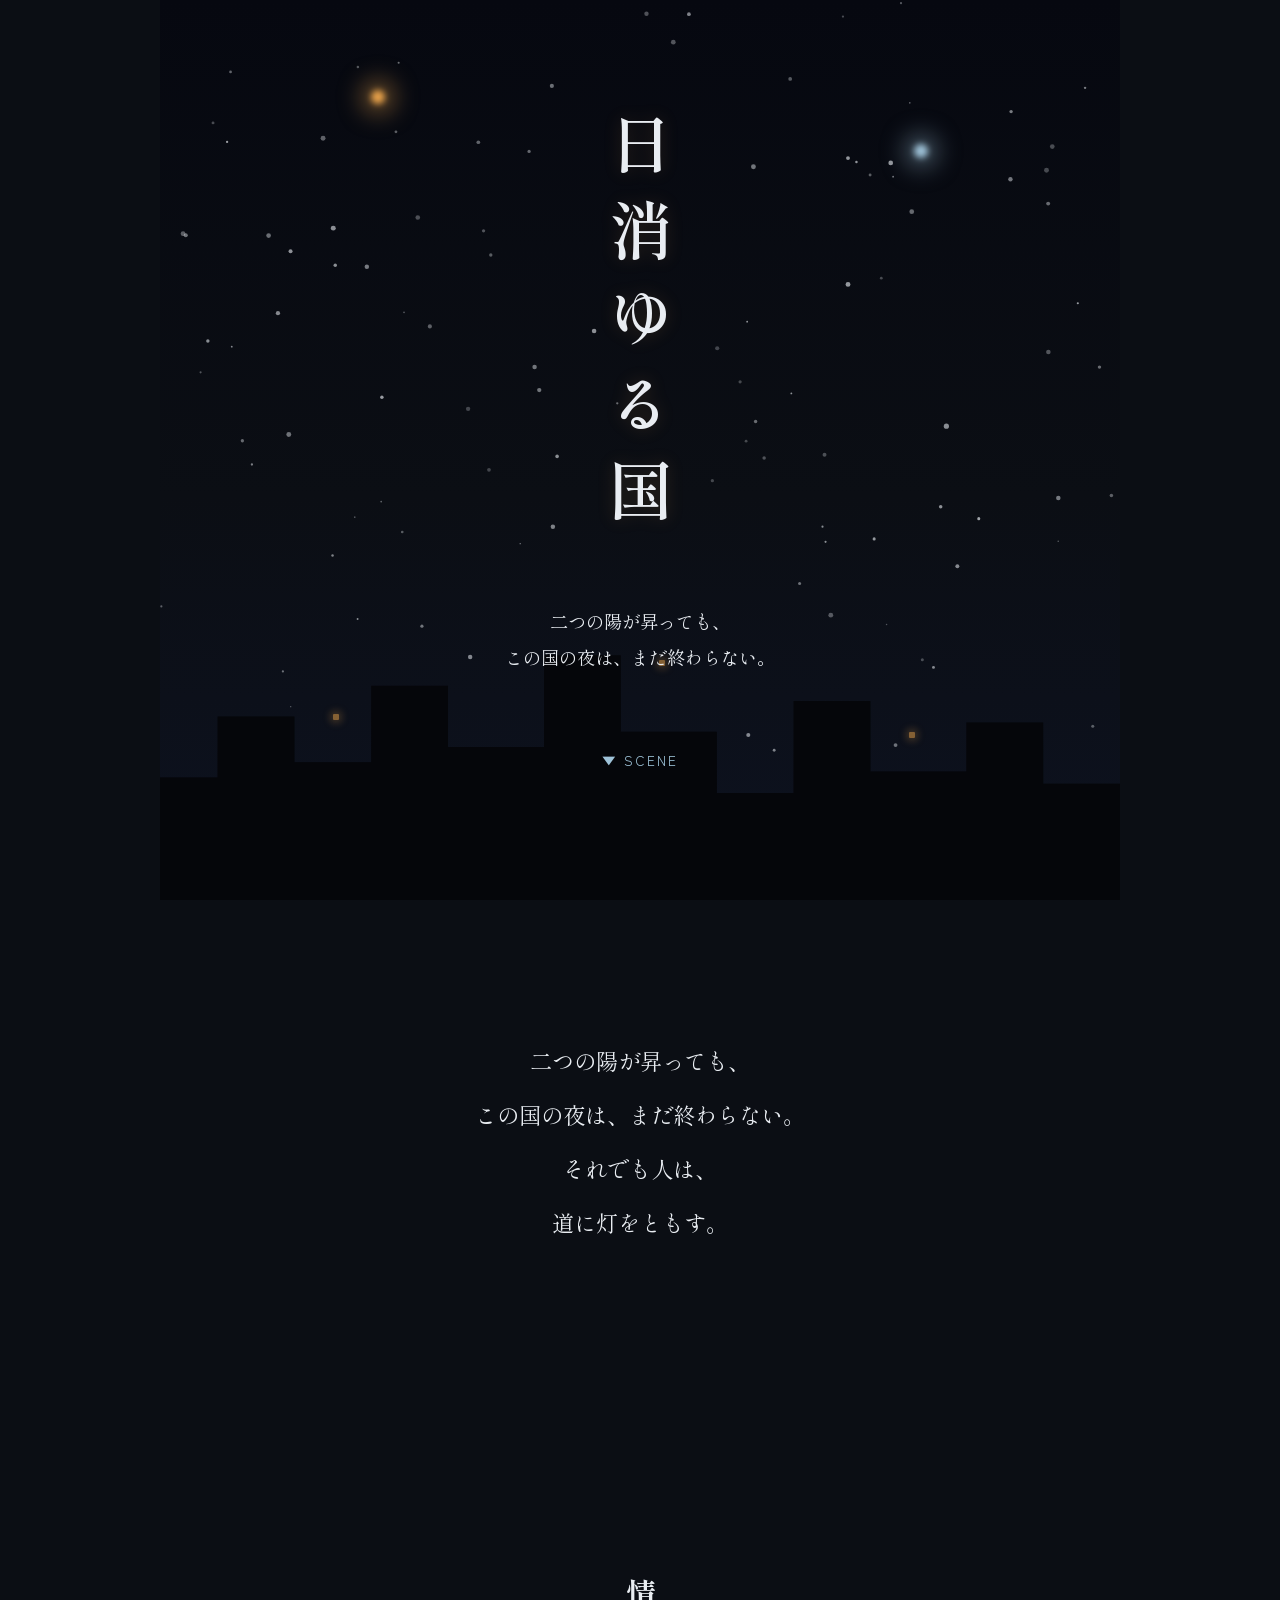
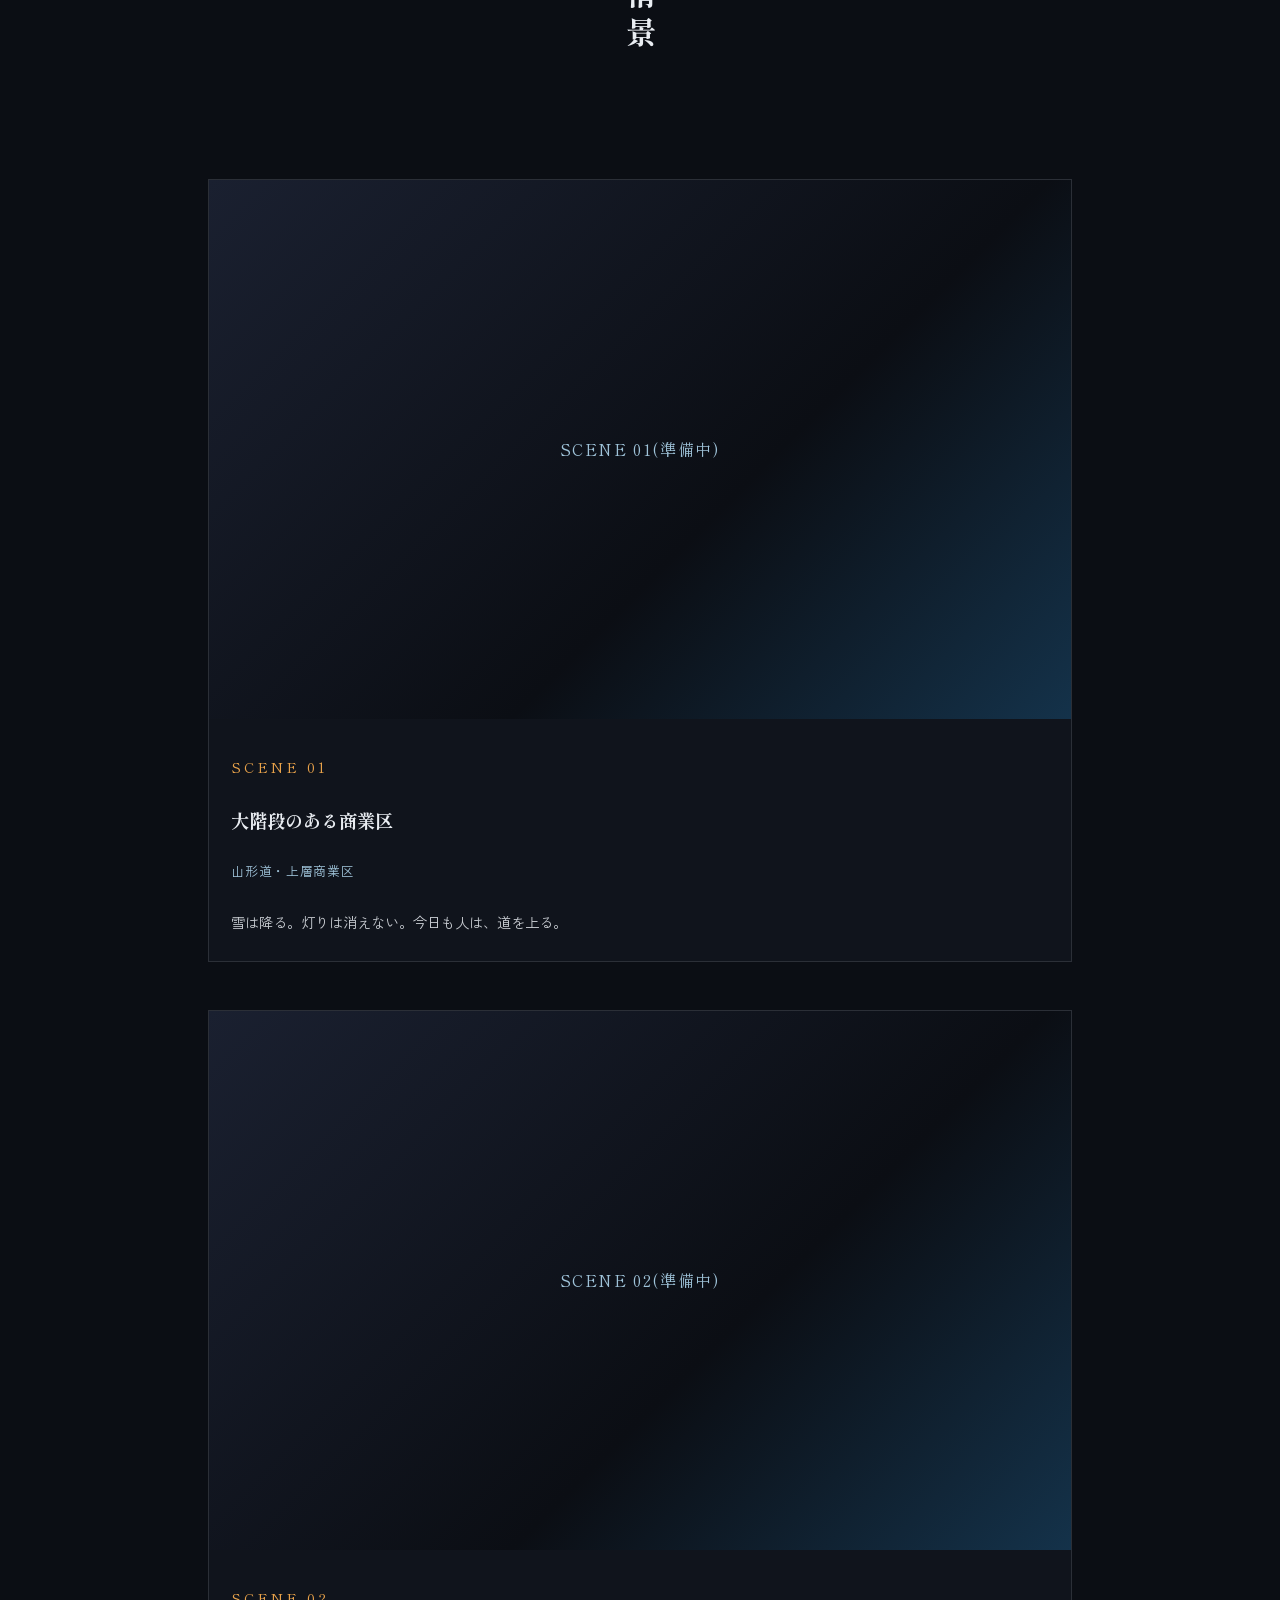
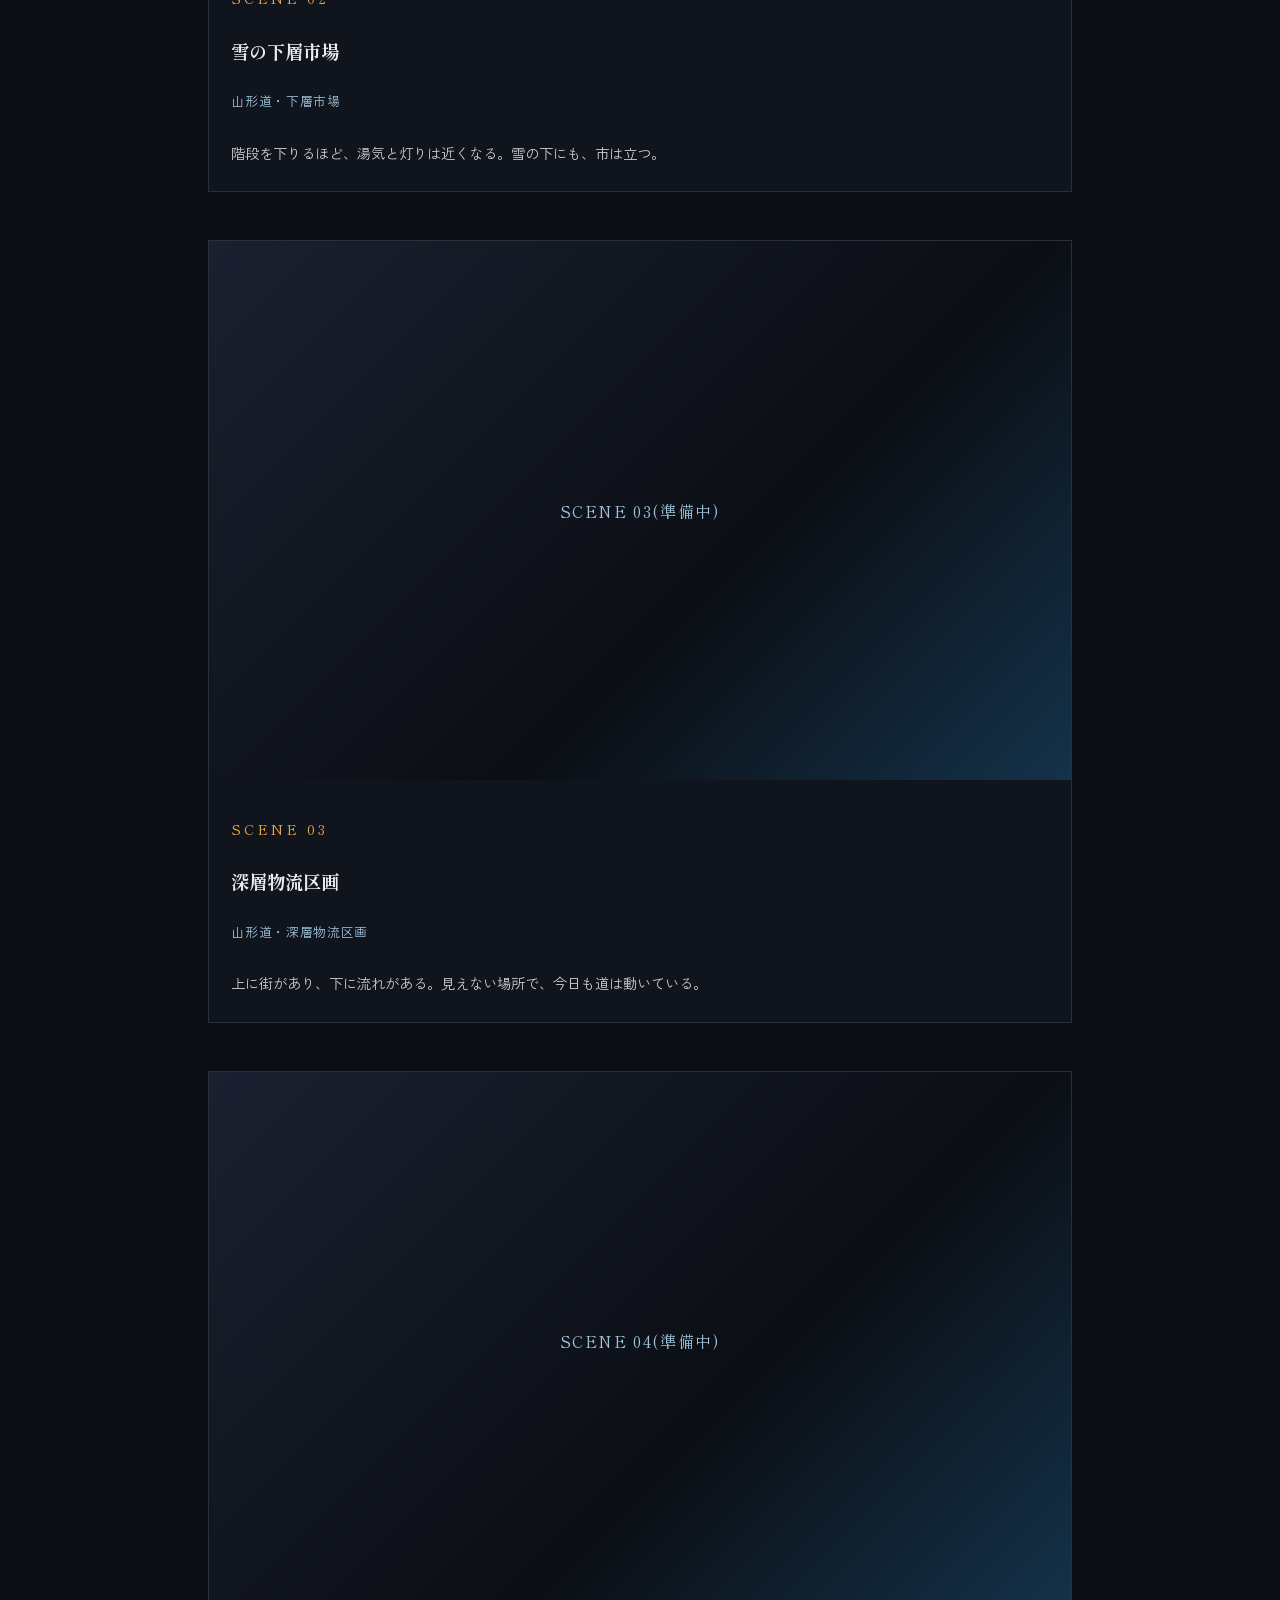
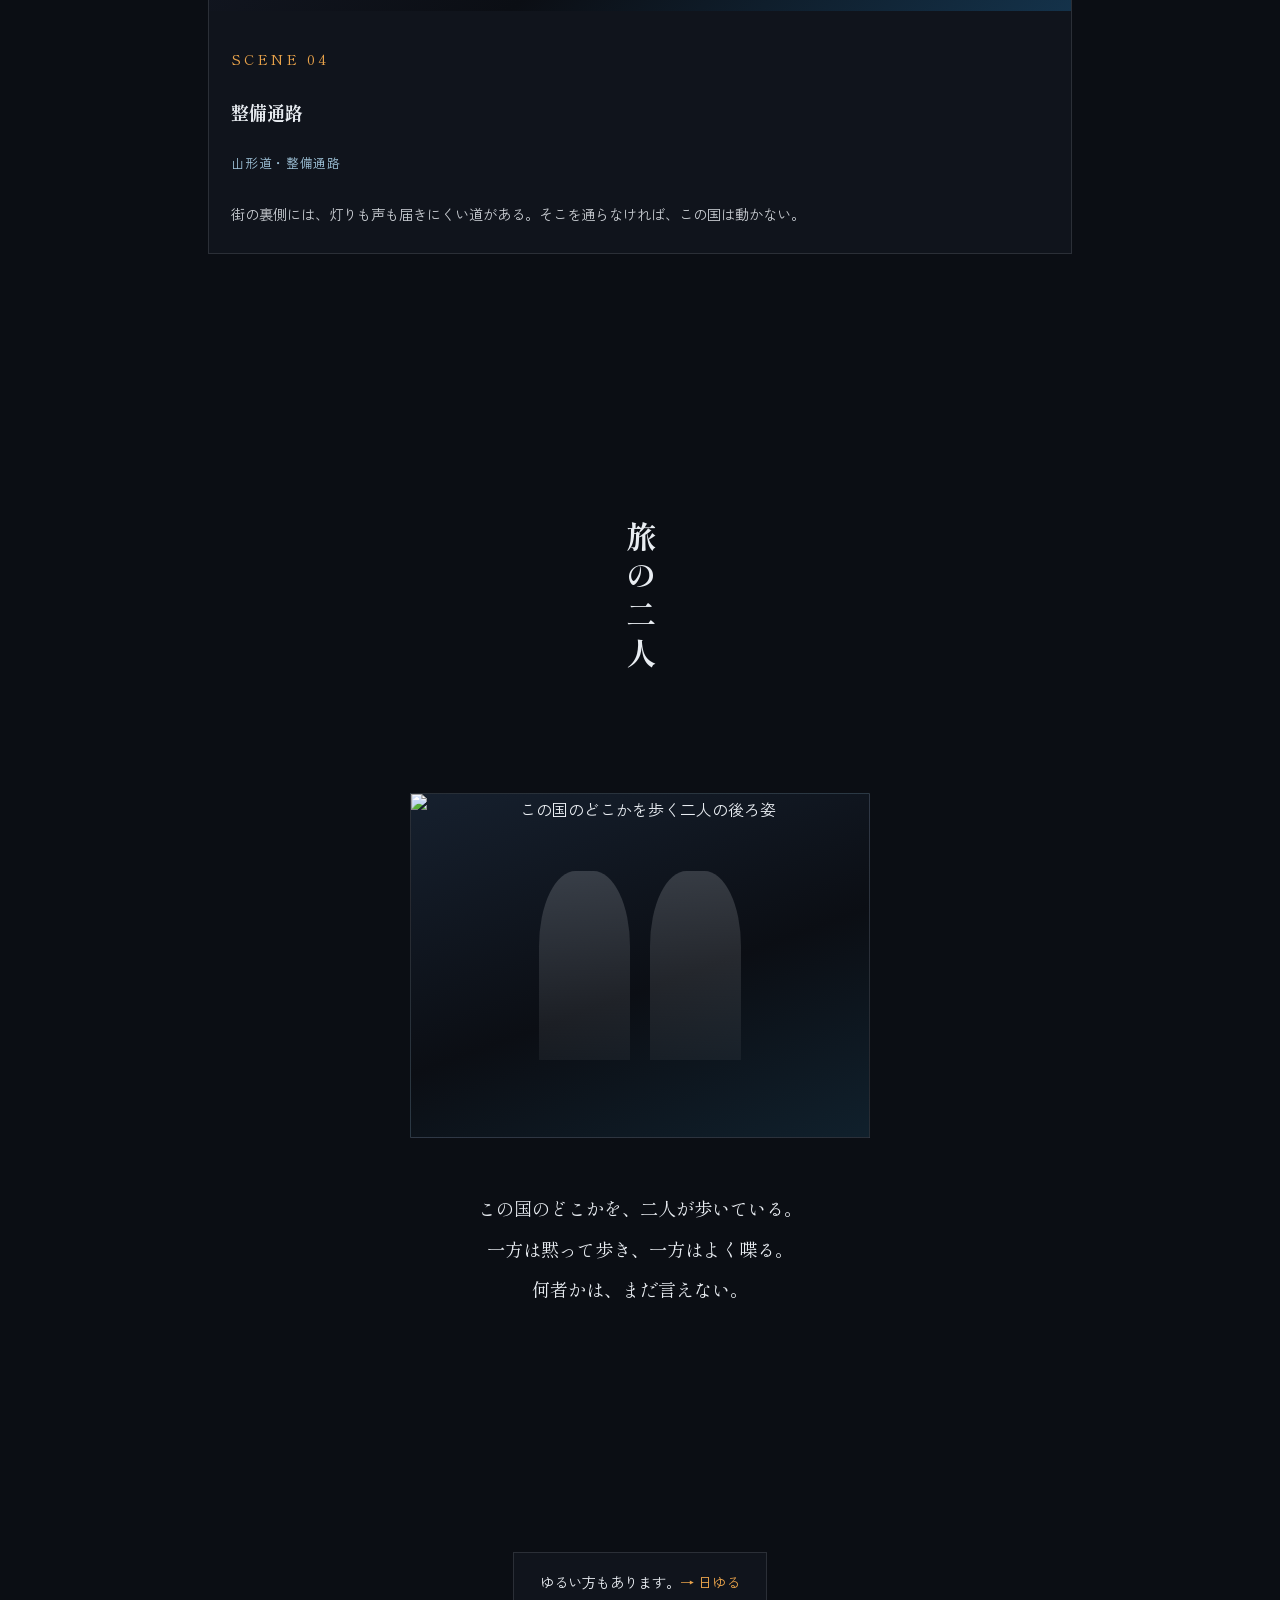
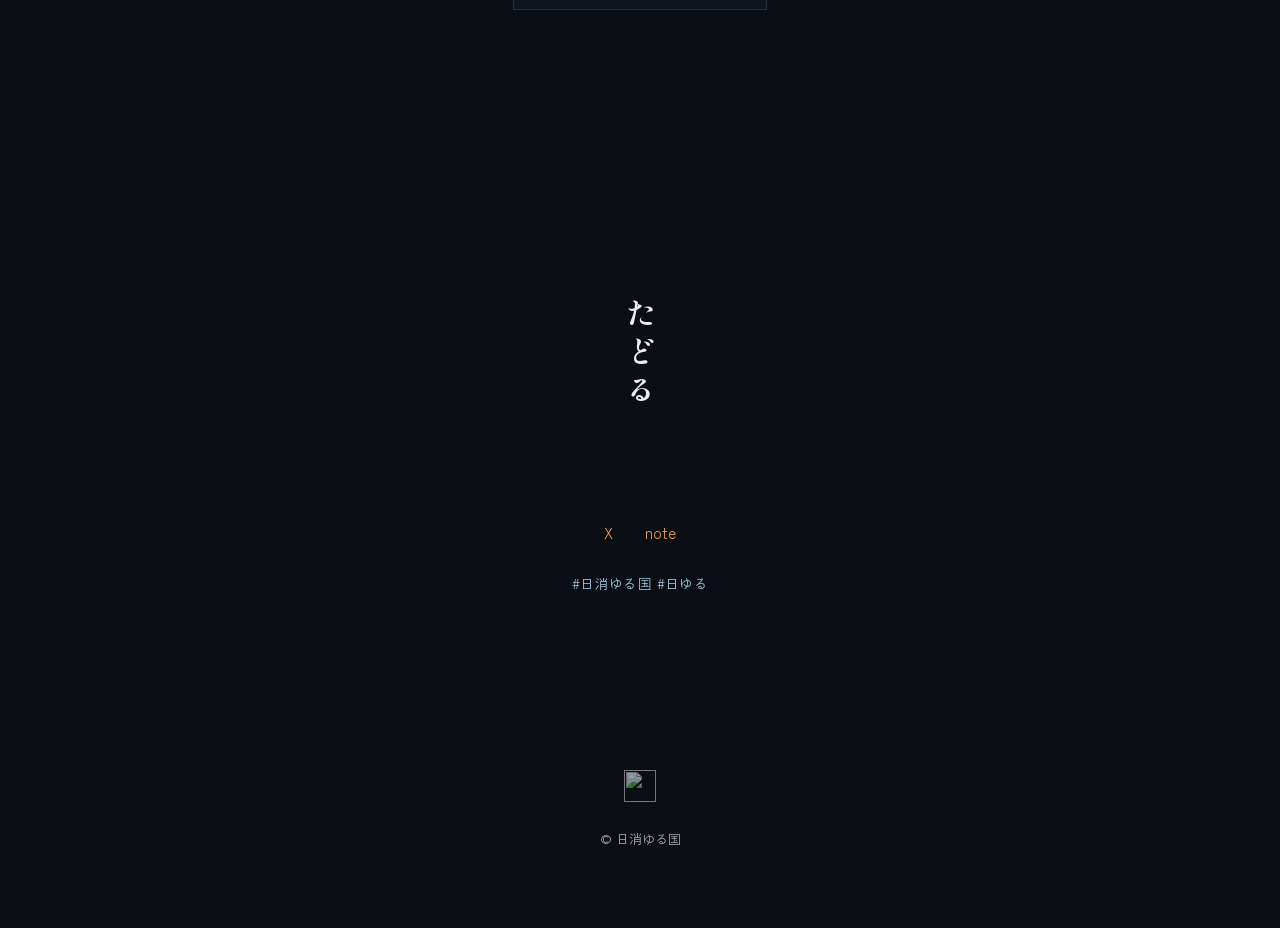
==== index.html @ 8a9156a1 "Add static teaser site for 日消ゆる国 Mobile-first pure HTML/CSS/JS teaser with hero snowfall canvas, tim" ====
<!DOCTYPE html>
<html lang="ja" class="no-js">
<head>
<meta charset="UTF-8">
<meta name="viewport" content="width=device-width, initial-scale=1">
<title>日消ゆる国 — ティザーサイト</title>
<meta name="description" content="和風SF『日消ゆる国』ティザーサイト。二つの陽が昇っても、この国の夜は、まだ終わらない。">

<meta property="og:title" content="日消ゆる国">
<meta property="og:description" content="二つの陽が昇っても、この国の夜は、まだ終わらない。">
<meta property="og:type" content="website">
<meta property="og:image" content="assets/img/ogp.jpg">

<link rel="preconnect" href="https://fonts.googleapis.com">
<link rel="preconnect" href="https://fonts.gstatic.com" crossorigin>
<link href="https://fonts.googleapis.com/css2?family=Shippori+Mincho:wght@400;600;700&family=Zen+Kaku+Gothic+New:wght@400;500&display=swap" rel="stylesheet">

<link rel="stylesheet" href="css/style.css">
<script>document.documentElement.classList.remove('no-js');document.documentElement.classList.add('js');</script>
</head>
<body>

<a class="visually-hidden" href="#main">本文へ移動</a>

<main id="main">

<section class="hero" aria-label="日消ゆる国">
  <canvas class="hero__snow" id="snowCanvas" aria-hidden="true"></canvas>
  <div class="hero__city" aria-hidden="true"></div>
  <div class="hero__lights" aria-hidden="true">
    <span class="hero__window hero__window--1"></span>
    <span class="hero__window hero__window--2"></span>
    <span class="hero__window hero__window--3"></span>
  </div>
  <div class="hero__suns" aria-hidden="true">
    <span class="hero__sun hero__sun--warm"></span>
    <span class="hero__sun hero__sun--cool"></span>
  </div>
  <div class="hero__content">
    <h1 class="hero__title">日消ゆる国</h1>
    <p class="hero__copy">二つの陽が昇っても、<br>この国の夜は、まだ終わらない。</p>
    <p class="hero__scroll">▼ SCENE</p>
  </div>
</section>

<section class="kotoba" aria-label="ことば">
  <p class="kotoba__lines">
    <span>二つの陽が昇っても、</span>
    <span>この国の夜は、まだ終わらない。</span>
    <span>それでも人は、</span>
    <span>道に灯をともす。</span>
  </p>
</section>

<section class="scenes" aria-labelledby="scenes-heading">
  <h2 class="section-heading" id="scenes-heading">情景</h2>
  <ul class="scene-list" id="sceneList"></ul>
</section>

<section class="futari" aria-labelledby="futari-heading">
  <h2 class="section-heading" id="futari-heading">旅の二人</h2>
  <div class="futari__media" id="futariMedia">
    <img src="assets/img/futari.webp" alt="この国のどこかを歩く二人の後ろ姿" id="futariImg">
    <div class="futari__placeholder" id="futariPlaceholder" hidden aria-hidden="true">
      <div class="futari__silhouette"></div>
      <div class="futari__silhouette"></div>
    </div>
  </div>
  <p class="futari__text">
    <span>この国のどこかを、二人が歩いている。</span>
    <span>一方は黙って歩き、一方はよく喋る。</span>
    <span>何者かは、まだ言えない。</span>
  </p>
</section>

<section class="omake" aria-label="おまけ">
  <a class="omake__card" href="hiyuru.html">ゆるい方もあります。<span>→ 日ゆる</span></a>
</section>

<section class="tadoru" aria-labelledby="tadoru-heading">
  <h2 class="section-heading" id="tadoru-heading">たどる</h2>
  <div class="tadoru__links">
    <!-- ここをX(旧Twitter)の公式アカウントURLに差し替え -->
    <a href="#" target="_blank" rel="noopener">X</a>
    <!-- ここをnoteの公式アカウントURLに差し替え -->
    <a href="#" target="_blank" rel="noopener">note</a>
  </div>
  <p class="tadoru__tags">#日消ゆる国 #日ゆる</p>
</section>

</main>

<footer class="site-footer">
  <img src="assets/img/kamukamu.png" alt="" width="32" height="32">
  <p>© 日消ゆる国</p>
</footer>

<script src="js/main.js"></script>
</body>
</html>
---- css/style.css ----
/* ===========================================================
   日消ゆる国 ティザーサイト共通スタイル
   =========================================================== */

:root{
  --bg: #0b0e14;
  --fg: #e9edf2;
  --warm: #e8a24a;
  --cool: #9fc3d9;
  --bg-soft: #10141c;
  --line: rgba(233,237,242,0.12);
  --font-mincho: "Shippori Mincho", "Hiragino Mincho ProN", "Yu Mincho", "YuMincho", "MS PMincho", serif;
  --font-gothic: "Zen Kaku Gothic New", "Hiragino Kaku Gothic ProN", "Yu Gothic", "Meiryo", sans-serif;
  --gap: clamp(1.25rem, 5vw, 3rem);
}

*, *::before, *::after{
  box-sizing: border-box;
}

html{
  background: var(--bg);
  color-scheme: dark;
}

body{
  margin: 0;
  background: var(--bg);
  color: var(--fg);
  font-family: var(--font-gothic);
  line-height: 1.9;
  overflow-x: hidden;
  -webkit-font-smoothing: antialiased;
}

img{
  max-width: 100%;
  display: block;
}

img[hidden]{
  display: none;
}

a{
  color: var(--warm);
  text-decoration: none;
}

a:hover, a:focus-visible{
  text-decoration: underline;
  text-underline-offset: 4px;
}

a:focus-visible, button:focus-visible{
  outline: 2px solid var(--cool);
  outline-offset: 3px;
}

.visually-hidden{
  position: absolute;
  width: 1px; height: 1px;
  overflow: hidden;
  clip: rect(0 0 0 0);
  white-space: nowrap;
}

section{
  padding: clamp(3rem, 12vw, 6rem) var(--gap);
  max-width: 960px;
  margin: 0 auto;
}

/* ===========================================================
   HERO
   =========================================================== */

.hero{
  position: relative;
  min-height: 100svh;
  min-height: 100vh;
  display: flex;
  align-items: center;
  justify-content: center;
  overflow: hidden;
  background: linear-gradient(180deg, #060810 0%, #0b0e14 55%, #0d1220 100%);
}

.hero__snow{
  position: absolute;
  inset: 0;
  width: 100%;
  height: 100%;
  z-index: 1;
}

.hero__city{
  position: absolute;
  left: 0; right: 0; bottom: 0;
  height: 34%;
  z-index: 2;
  background:
    linear-gradient(180deg, rgba(11,14,20,0) 0%, #05060a 85%);
  clip-path: polygon(
    0% 100%, 0% 60%, 6% 60%, 6% 40%, 14% 40%, 14% 55%,
    22% 55%, 22% 30%, 30% 30%, 30% 50%, 40% 50%, 40% 20%,
    48% 20%, 48% 45%, 58% 45%, 58% 65%, 66% 65%, 66% 35%,
    74% 35%, 74% 58%, 84% 58%, 84% 42%, 92% 42%, 92% 62%,
    100% 62%, 100% 100%
  );
  background-color: #05060a;
}

.hero__lights{
  position: absolute;
  inset: 0;
  z-index: 3;
  pointer-events: none;
}

.hero__window{
  position: absolute;
  width: 6px;
  height: 6px;
  border-radius: 1px;
  background: var(--warm);
  box-shadow: 0 0 8px 2px rgba(232,162,74,0.6);
  animation: flicker 6s ease-in-out infinite;
  opacity: .55;
}

.hero__window--1{ left: 18%; bottom: 20%; animation-delay: 0s; }
.hero__window--2{ left: 52%; bottom: 26%; animation-delay: 1.8s; }
.hero__window--3{ left: 78%; bottom: 18%; animation-delay: 3.4s; }

@keyframes flicker{
  0%, 100%{ opacity: .3; }
  50%{ opacity: .85; }
}

.hero__suns{
  position: absolute;
  top: 8%;
  left: 0;
  right: 0;
  height: 20%;
  z-index: 2;
  pointer-events: none;
}

.hero__sun{
  position: absolute;
  width: 14px;
  height: 14px;
  border-radius: 50%;
  filter: blur(3px);
  opacity: 0;
  animation: sun-in 2.5s ease-out 4.5s forwards;
}

.hero__sun--warm{
  left: 22%;
  top: 10%;
  background: var(--warm);
  box-shadow: 0 0 24px 8px rgba(232,162,74,0.55);
}

.hero__sun--cool{
  right: 20%;
  top: 40%;
  background: var(--cool);
  box-shadow: 0 0 24px 8px rgba(159,195,217,0.5);
  animation-delay: 4.8s;
}

@keyframes sun-in{
  from{ opacity: 0; }
  to{ opacity: 1; }
}

.hero__content{
  position: relative;
  z-index: 4;
  display: flex;
  flex-direction: column;
  align-items: center;
  gap: clamp(1.5rem, 6vw, 2.5rem);
  text-align: center;
  padding: 0 1.25rem;
}

.hero__title{
  writing-mode: vertical-rl;
  text-orientation: upright;
  font-family: var(--font-mincho);
  font-weight: 600;
  font-size: clamp(2.4rem, 9vw, 4rem);
  letter-spacing: .35em;
  color: var(--fg);
  margin: 0;
  opacity: 1;
  animation: title-in .5s ease-out 2.5s backwards;
  text-shadow: 0 0 18px rgba(232,162,74,0.18);
}

@keyframes title-in{
  from{ opacity: 0; transform: translateY(8px); }
  to{ opacity: 1; transform: translateY(0); }
}

.hero__copy{
  font-family: var(--font-mincho);
  font-size: clamp(.95rem, 3vw, 1.15rem);
  line-height: 2;
  color: var(--fg);
  opacity: 1;
  animation: copy-in .8s ease-out 6.5s backwards;
  max-width: 24em;
}

@keyframes copy-in{
  from{ opacity: 0; transform: translateY(6px); }
  to{ opacity: 1; transform: translateY(0); }
}

.hero__scroll{
  font-size: .85rem;
  letter-spacing: .15em;
  color: var(--cool);
  opacity: 1;
  animation: scroll-in .8s ease-out 8s backwards;
}

@keyframes scroll-in{
  from{ opacity: 0; }
  to{ opacity: .85; }
}

/* JS無効時のフォールバック: JSがあればこれを上書きする(js-readyクラス使用) */
.no-js .hero__title,
.no-js .hero__copy,
.no-js .hero__scroll,
.no-js .hero__sun{
  animation: none;
  opacity: 1;
}

@media (prefers-reduced-motion: reduce){
  .hero__title,
  .hero__copy,
  .hero__scroll,
  .hero__sun,
  .hero__window{
    animation: none !important;
    opacity: 1 !important;
  }
}

/* ===========================================================
   ことばセクション
   =========================================================== */

.kotoba{
  text-align: center;
}

.kotoba__lines{
  font-family: var(--font-mincho);
  font-size: clamp(1.05rem, 3.4vw, 1.4rem);
  line-height: 2.4;
  color: var(--fg);
}

.kotoba__lines span{
  display: block;
}

/* ===========================================================
   見出し共通(縦書き)
   =========================================================== */

.section-heading{
  writing-mode: vertical-rl;
  text-orientation: upright;
  font-family: var(--font-mincho);
  font-size: clamp(1.4rem, 5vw, 1.9rem);
  letter-spacing: .3em;
  color: var(--fg);
  margin: 0 auto 2.5rem;
  min-height: 8em;
  display: flex;
  align-items: center;
  justify-content: center;
}

/* ===========================================================
   SCENEセクション
   =========================================================== */

.scenes{
  display: flex;
  flex-direction: column;
  align-items: center;
}

.scene-list{
  list-style: none;
  margin: 0;
  padding: 0;
  display: flex;
  flex-direction: column;
  gap: clamp(1.5rem, 5vw, 2.5rem);
  width: 100%;
}

.scene-card{
  position: relative;
  border: 1px solid var(--line);
  background: var(--bg-soft);
  overflow: hidden;
  opacity: 0;
  transform: translateY(16px);
  transition: opacity .8s ease, transform .8s ease;
}

.scene-card.is-visible{
  opacity: 1;
  transform: translateY(0);
}

@media (prefers-reduced-motion: reduce){
  .scene-card{
    opacity: 1;
    transform: none;
    transition: none;
  }
}

.scene-card__media{
  position: relative;
  width: 100%;
  aspect-ratio: 16 / 10;
  background: linear-gradient(135deg, #1a2030 0%, #0b0e14 60%, #14324a 100%);
}

.scene-card__media img{
  width: 100%;
  height: 100%;
  object-fit: cover;
}

.scene-card__placeholder{
  position: absolute;
  inset: 0;
  display: flex;
  align-items: center;
  justify-content: center;
  font-family: var(--font-mincho);
  font-size: 1rem;
  color: var(--cool);
  letter-spacing: .1em;
  background: linear-gradient(135deg, #1a2030 0%, #0b0e14 60%, #14324a 100%);
}

.scene-card__body{
  padding: 1.25rem 1.4rem 1.6rem;
  display: flex;
  flex-direction: column;
  gap: .5rem;
}

.scene-card__no{
  font-family: var(--font-mincho);
  color: var(--warm);
  font-size: .9rem;
  letter-spacing: .2em;
}

.scene-card__title{
  font-family: var(--font-mincho);
  font-size: 1.15rem;
  margin: 0;
  color: var(--fg);
}

.scene-card__place{
  font-size: .8rem;
  color: var(--cool);
  letter-spacing: .05em;
}

.scene-card__text{
  font-size: .9rem;
  color: var(--fg);
  opacity: .85;
  margin: .25rem 0 0;
}

/* ===========================================================
   旅の二人セクション
   =========================================================== */

.futari{
  display: flex;
  flex-direction: column;
  align-items: center;
  gap: 2rem;
  text-align: center;
}

.futari__media{
  width: 100%;
  max-width: 460px;
  aspect-ratio: 4 / 3;
  background: linear-gradient(160deg, #16202e 0%, #0b0e14 55%, #10202c 100%);
  border: 1px solid var(--line);
  position: relative;
  overflow: hidden;
}

.futari__media img{
  width: 100%;
  height: 100%;
  object-fit: cover;
}

.futari__placeholder{
  position: absolute;
  inset: 0;
  display: flex;
  align-items: center;
  justify-content: center;
  gap: 1.2rem;
}

.futari__silhouette{
  width: 20%;
  height: 55%;
  background: linear-gradient(180deg, rgba(233,237,242,0.18), rgba(233,237,242,0.05));
  border-radius: 40% 40% 0 0;
}

.futari__text{
  font-family: var(--font-mincho);
  font-size: clamp(1rem, 3vw, 1.15rem);
  line-height: 2.2;
  max-width: 28em;
}

.futari__text span{
  display: block;
}

/* ===========================================================
   おまけ導線
   =========================================================== */

.omake{
  text-align: center;
}

.omake__card{
  display: inline-block;
  border: 1px solid var(--line);
  padding: .9rem 1.6rem;
  font-size: .9rem;
  color: var(--fg);
  background: var(--bg-soft);
  transition: border-color .3s ease;
}

.omake__card:hover, .omake__card:focus-visible{
  border-color: var(--warm);
  text-decoration: none;
}

.omake__card span{
  color: var(--warm);
}

/* ===========================================================
   たどるセクション
   =========================================================== */

.tadoru{
  text-align: center;
}

.tadoru__links{
  display: flex;
  justify-content: center;
  gap: 2rem;
  flex-wrap: wrap;
  margin-bottom: 1.5rem;
  font-size: .95rem;
}

.tadoru__tags{
  color: var(--cool);
  font-size: .85rem;
  letter-spacing: .03em;
}

/* ===========================================================
   footer
   =========================================================== */

.site-footer{
  display: flex;
  flex-direction: column;
  align-items: center;
  gap: .75rem;
  padding: 3rem var(--gap) 4rem;
  color: var(--fg);
  opacity: .7;
  font-size: .8rem;
}

.site-footer img{
  width: 32px;
  height: 32px;
  object-fit: contain;
  opacity: .85;
}

/* ===========================================================
   日ゆるページ
   =========================================================== */

.hiyuru-header{
  padding: clamp(2.5rem, 10vw, 4rem) var(--gap) 1rem;
  max-width: 960px;
  margin: 0 auto;
  text-align: center;
}

.hiyuru-header__title{
  font-family: var(--font-mincho);
  font-size: clamp(1.3rem, 5vw, 1.8rem);
  margin: 0 0 .75rem;
  color: var(--fg);
}

.hiyuru-header__back{
  display: inline-block;
  font-size: .85rem;
  margin-top: .5rem;
}

.hiyuru-header__note{
  max-width: 960px;
  margin: 0 auto;
  padding: 0 var(--gap) 1rem;
  text-align: center;
  color: var(--cool);
  font-size: .82rem;
}

.hiyuru-grid{
  display: grid;
  grid-template-columns: 1fr;
  gap: 1.4rem;
  padding: 1rem var(--gap) 4rem;
  max-width: 960px;
  margin: 0 auto;
}

@media (min-width: 640px){
  .hiyuru-grid{
    grid-template-columns: 1fr 1fr;
  }
}

.hiyuru-card{
  border: 1px solid var(--line);
  background: var(--bg-soft);
  border-radius: 22px;
  overflow: hidden;
}

.hiyuru-card__media{
  width: 100%;
  aspect-ratio: 4 / 3;
  position: relative;
  background: linear-gradient(135deg, #1a2030 0%, #0b0e14 60%, #14324a 100%);
}

.hiyuru-card__media img{
  width: 100%;
  height: 100%;
  object-fit: cover;
}

.hiyuru-card__placeholder{
  position: absolute;
  inset: 0;
  display: flex;
  align-items: center;
  justify-content: center;
  font-family: var(--font-mincho);
  color: var(--cool);
  font-size: .95rem;
}

.hiyuru-card__text{
  padding: 1.2rem 1.4rem 1.5rem;
  font-size: .95rem;
  line-height: 2.1;
  margin: 0;
}

/* ===========================================================
   共通ヘッダーナビ(日ゆる→本編)
   =========================================================== */

.top-nav{
  display: flex;
  justify-content: center;
  padding-top: 1rem;
}

/* ===========================================================
   レスポンシブ調整
   =========================================================== */

@media (min-width: 768px){
  section{
    padding: 7rem var(--gap);
  }
  .scene-list{
    gap: 3rem;
  }
}
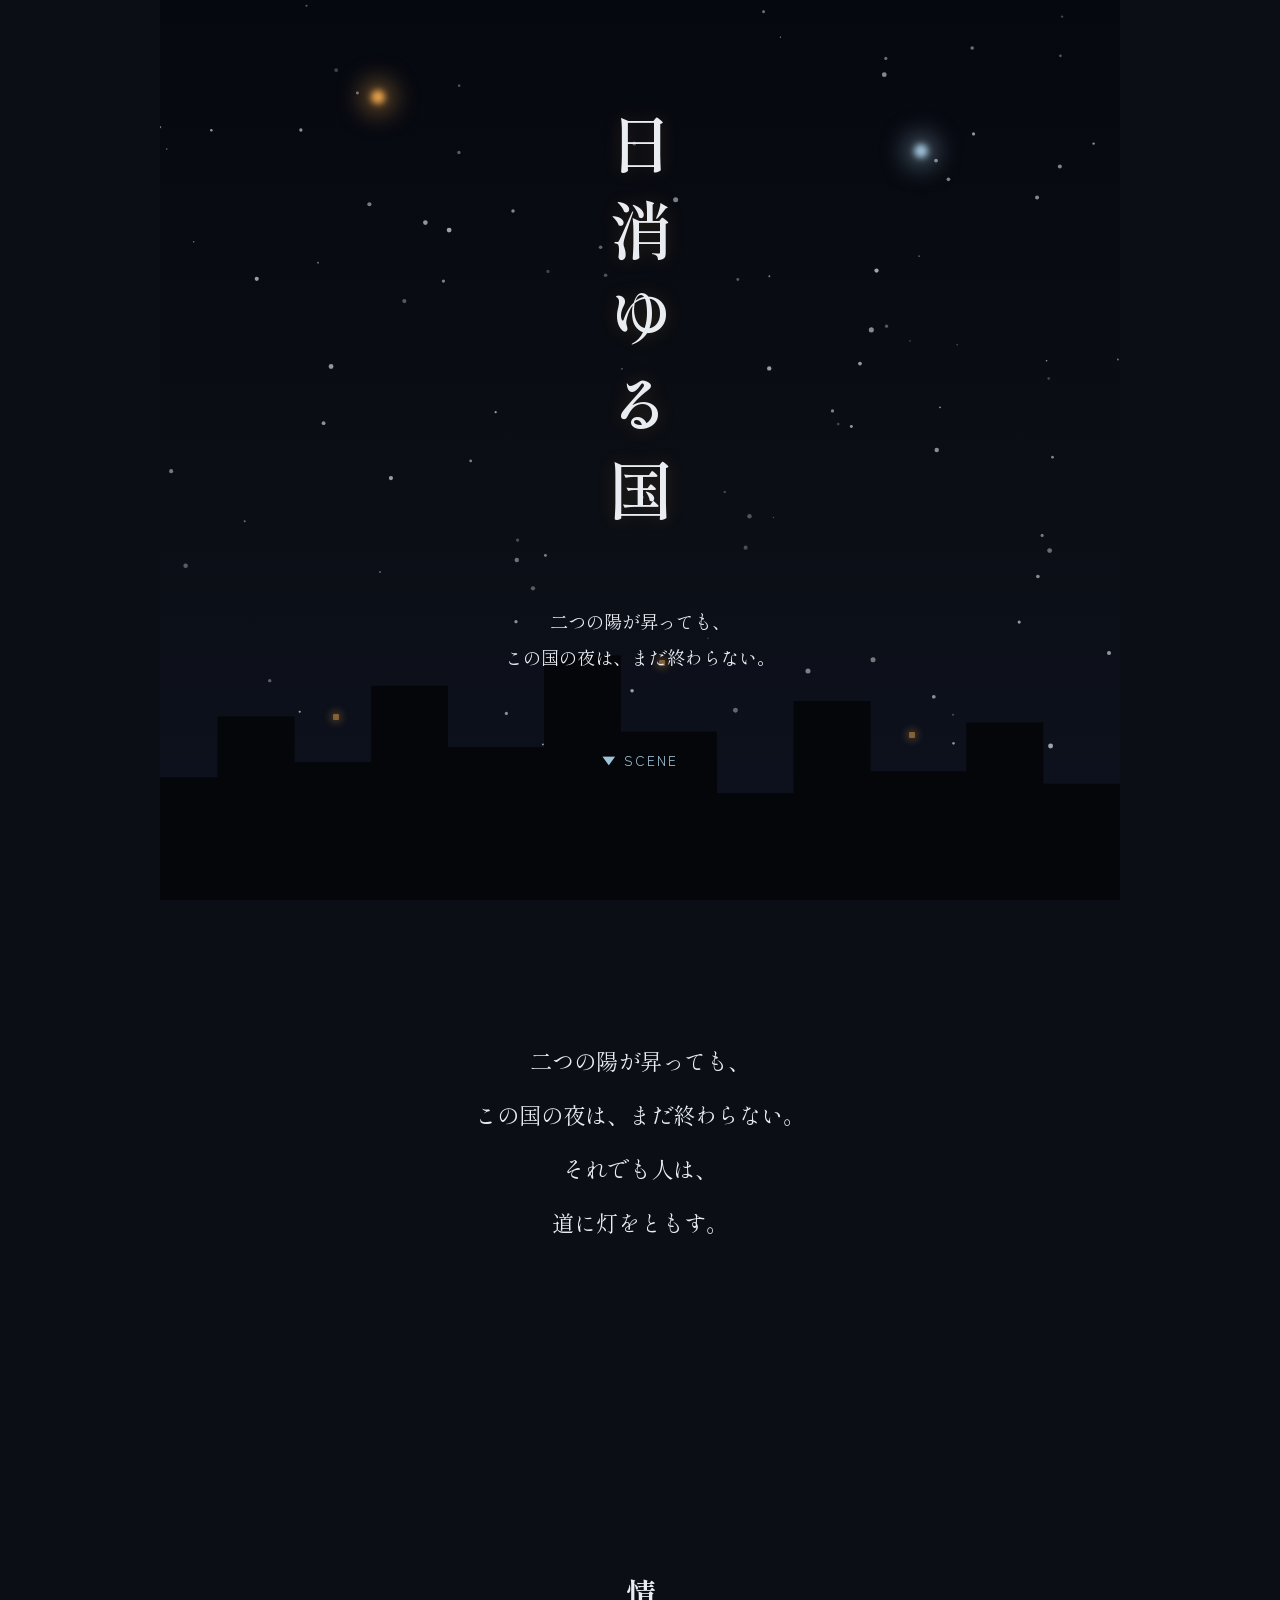
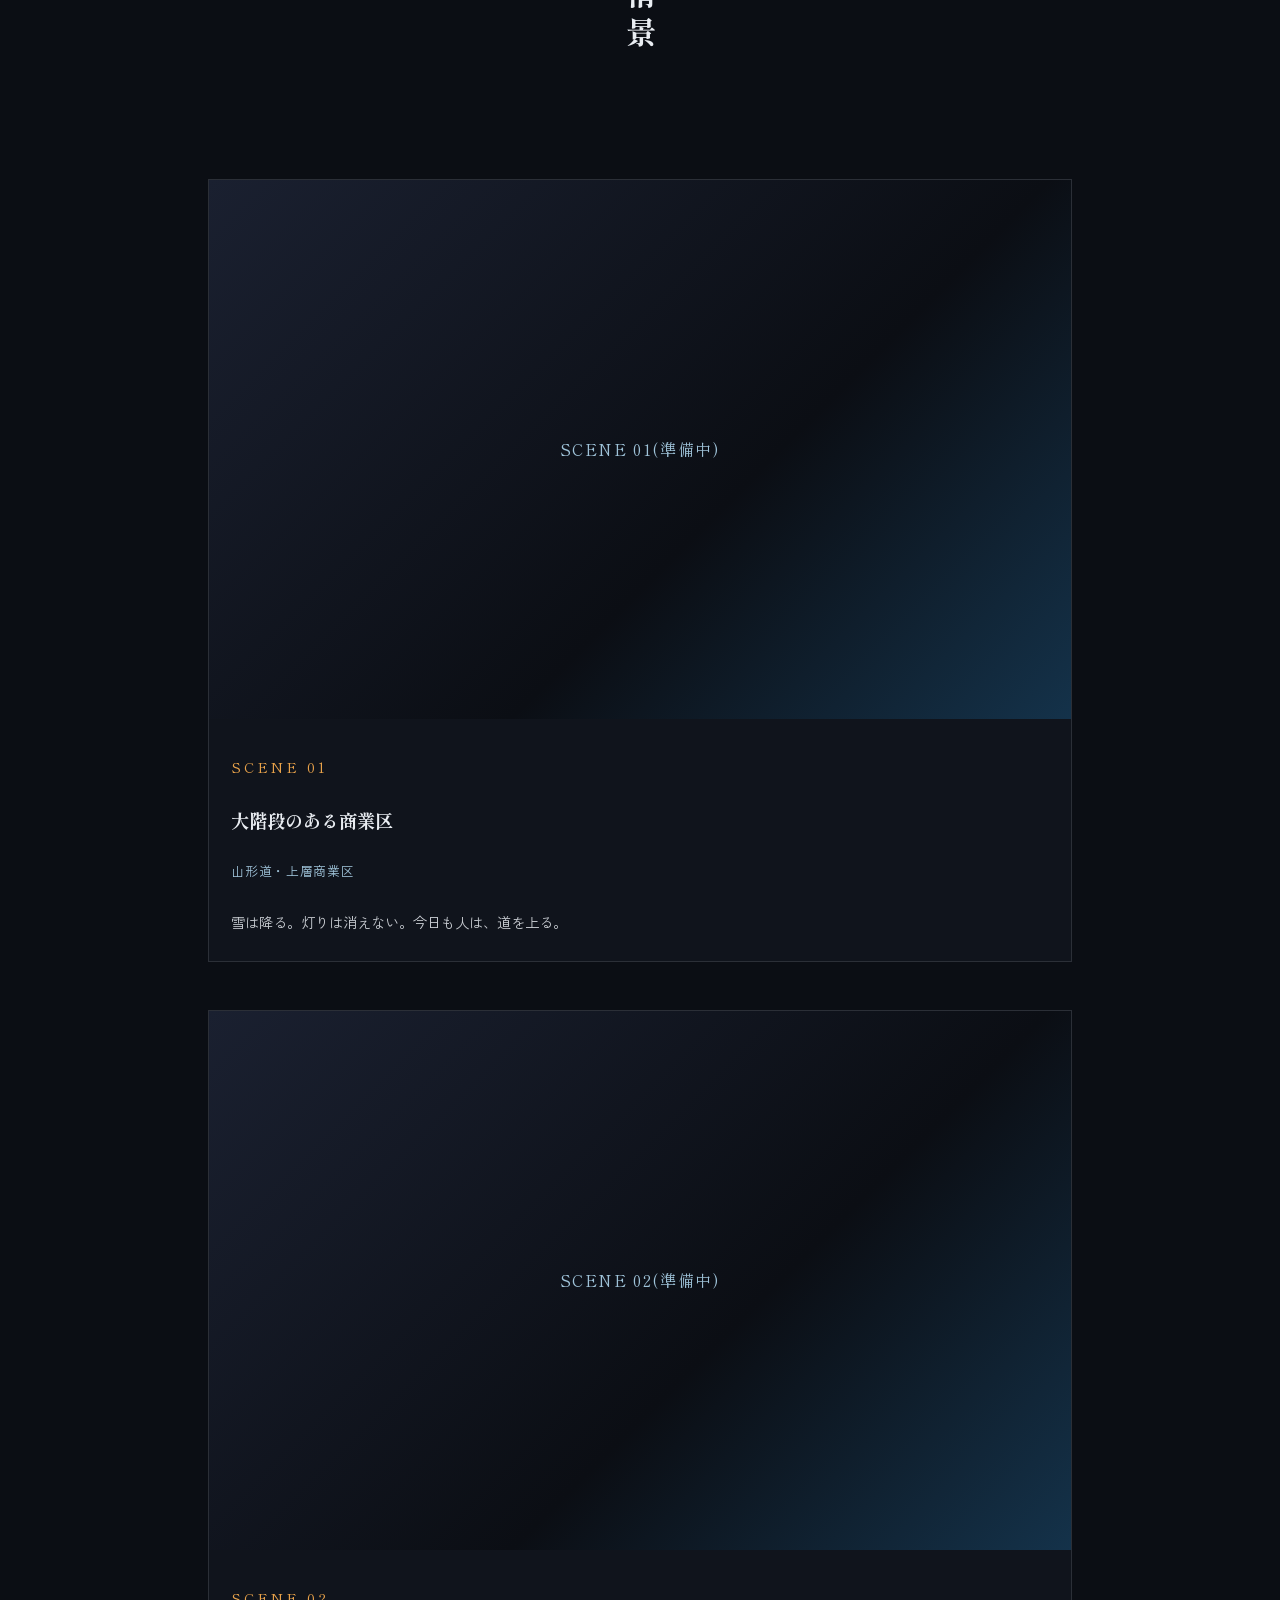
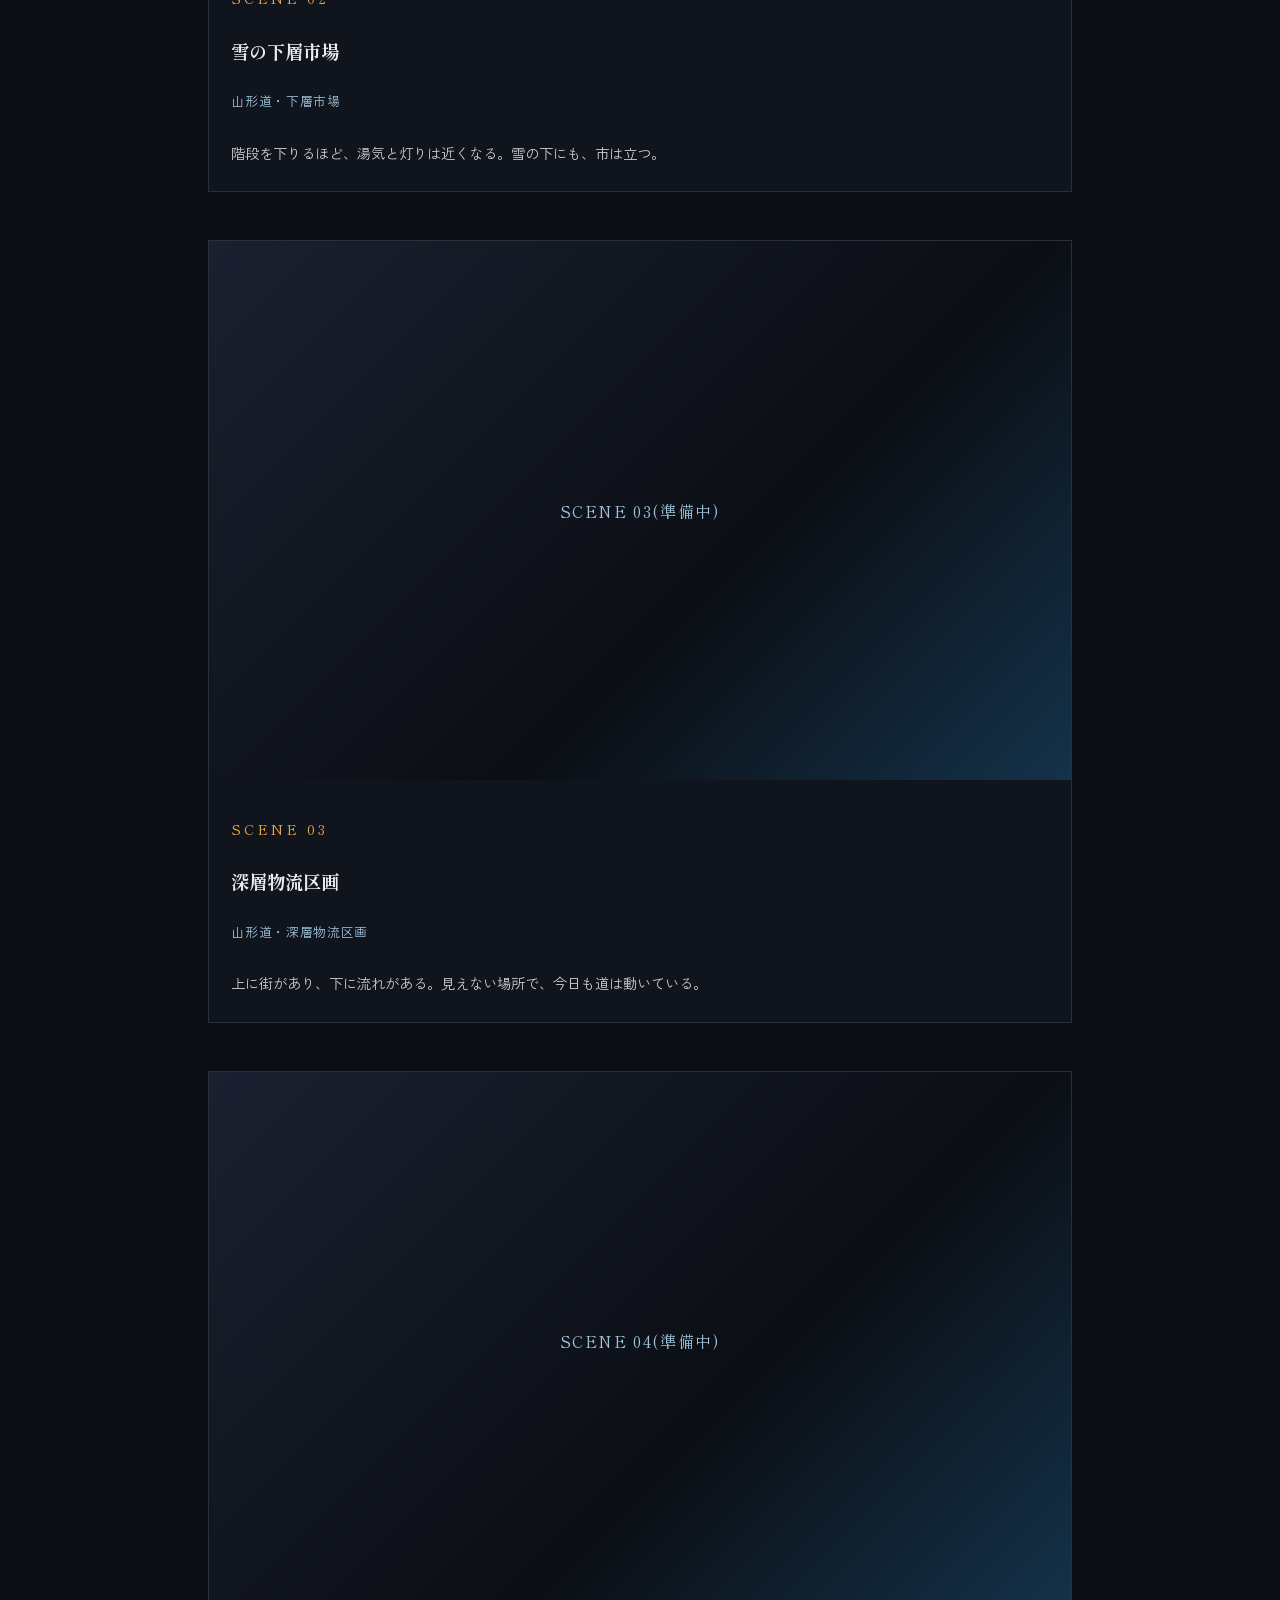
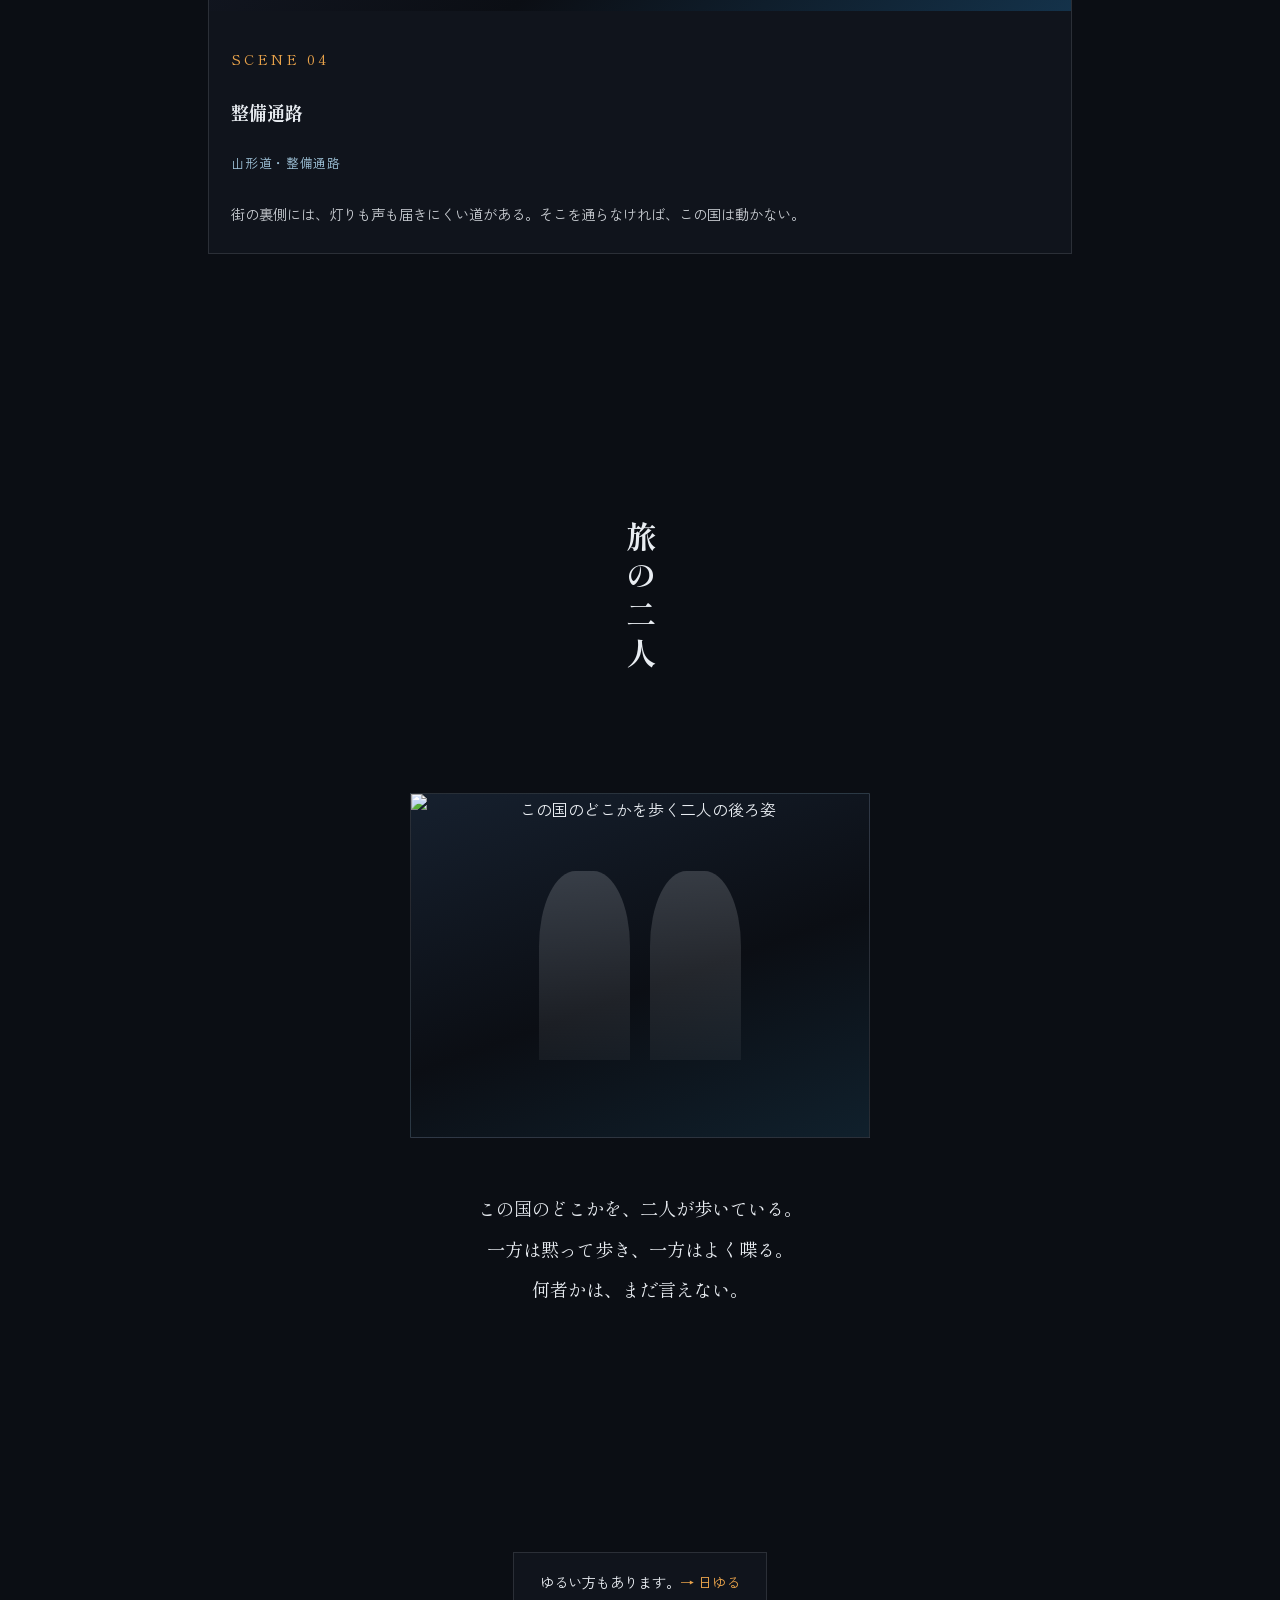
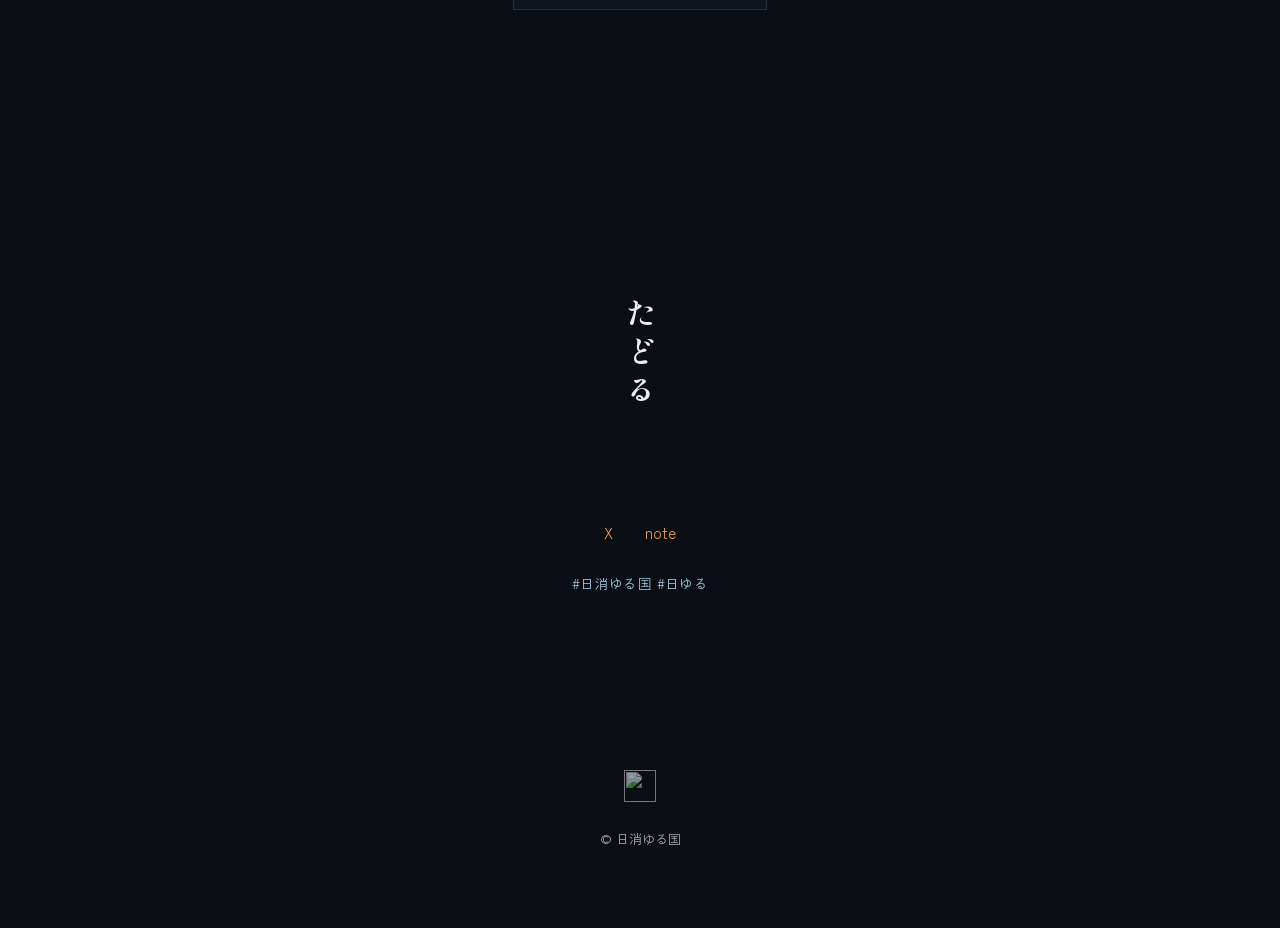
==== commit fd38a419: "Add poster video support to hero and SCENE cards Hero now layers a looping muted background video (a" ====
--- a/index.html
+++ b/index.html
@@ -25,6 +25,9 @@
 <main id="main">
 
 <section class="hero" aria-label="日消ゆる国">
+  <video class="hero__video" id="heroVideo" autoplay muted loop playsinline poster="assets/img/poster.webp" aria-hidden="true">
+    <source src="assets/img/poster.mp4" type="video/mp4">
+  </video>
   <canvas class="hero__snow" id="snowCanvas" aria-hidden="true"></canvas>
   <div class="hero__city" aria-hidden="true"></div>
   <div class="hero__lights" aria-hidden="true">
--- a/css/style.css
+++ b/css/style.css
@@ -84,6 +84,19 @@
   justify-content: center;
   overflow: hidden;
   background: linear-gradient(180deg, #060810 0%, #0b0e14 55%, #0d1220 100%);
+}
+
+.hero__video{
+  position: absolute;
+  inset: 0;
+  width: 100%;
+  height: 100%;
+  object-fit: cover;
+  z-index: 0;
+}
+
+.hero__video[hidden]{
+  display: none;
 }
 
 .hero__snow{
@@ -343,10 +356,55 @@
   background: linear-gradient(135deg, #1a2030 0%, #0b0e14 60%, #14324a 100%);
 }
 
-.scene-card__media img{
+.scene-card__media img,
+.scene-card__media video{
   width: 100%;
   height: 100%;
   object-fit: cover;
+}
+
+.scene-card__media video[hidden]{
+  display: none;
+}
+
+.scene-card__play{
+  position: absolute;
+  right: .6rem;
+  bottom: .6rem;
+  width: 2.2rem;
+  height: 2.2rem;
+  display: flex;
+  align-items: center;
+  justify-content: center;
+  padding: 0;
+  border: 1px solid rgba(233,237,242,0.4);
+  border-radius: 50%;
+  background: rgba(11,14,20,0.55);
+  cursor: pointer;
+  z-index: 2;
+}
+
+.scene-card__play:hover, .scene-card__play:focus-visible{
+  border-color: var(--warm);
+}
+
+.scene-card__play-icon{
+  width: 0;
+  height: 0;
+  margin-left: 2px;
+  border-style: solid;
+  border-width: .38rem 0 .38rem .6rem;
+  border-color: transparent transparent transparent var(--fg);
+}
+
+.scene-card__play.is-playing .scene-card__play-icon{
+  width: .55rem;
+  height: .6rem;
+  margin-left: 0;
+  border: none;
+  background: var(--fg);
+  box-shadow: .3rem 0 0 var(--fg);
+  border-left: none;
 }
 
 .scene-card__placeholder{
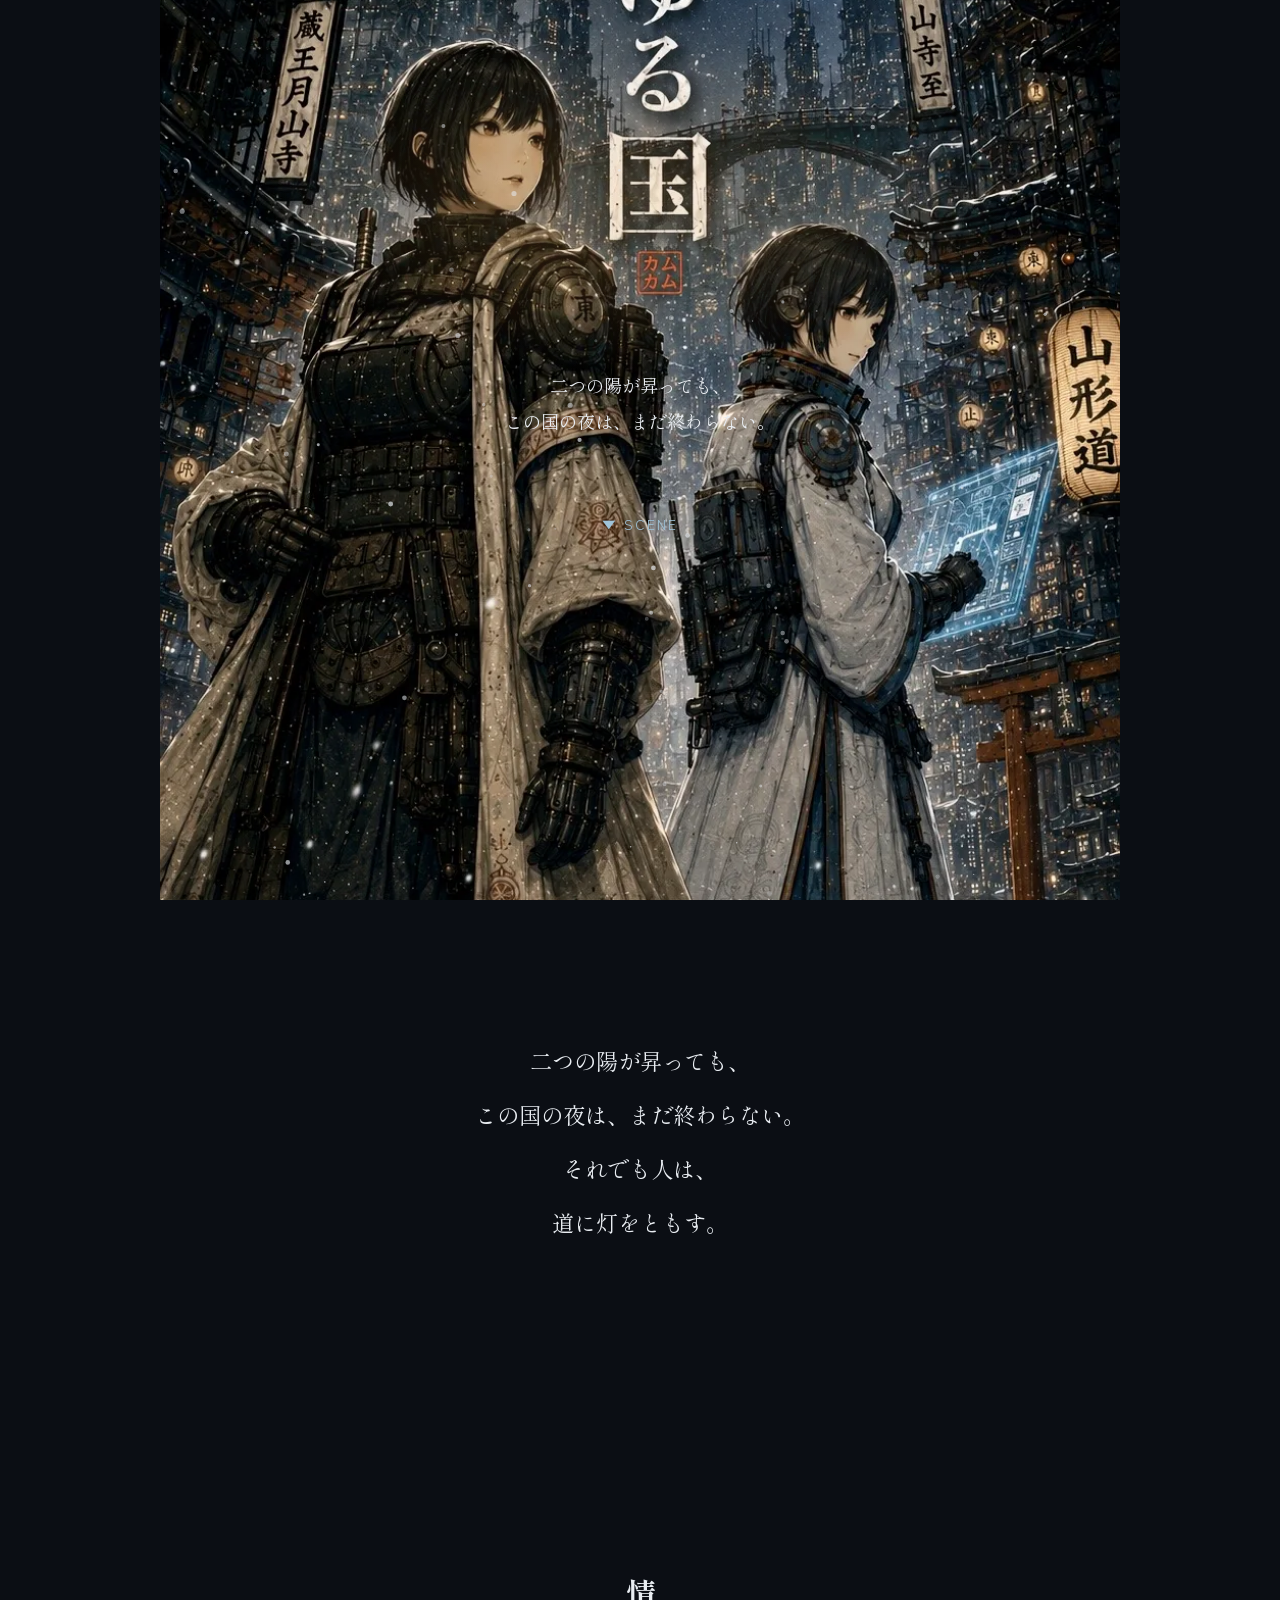
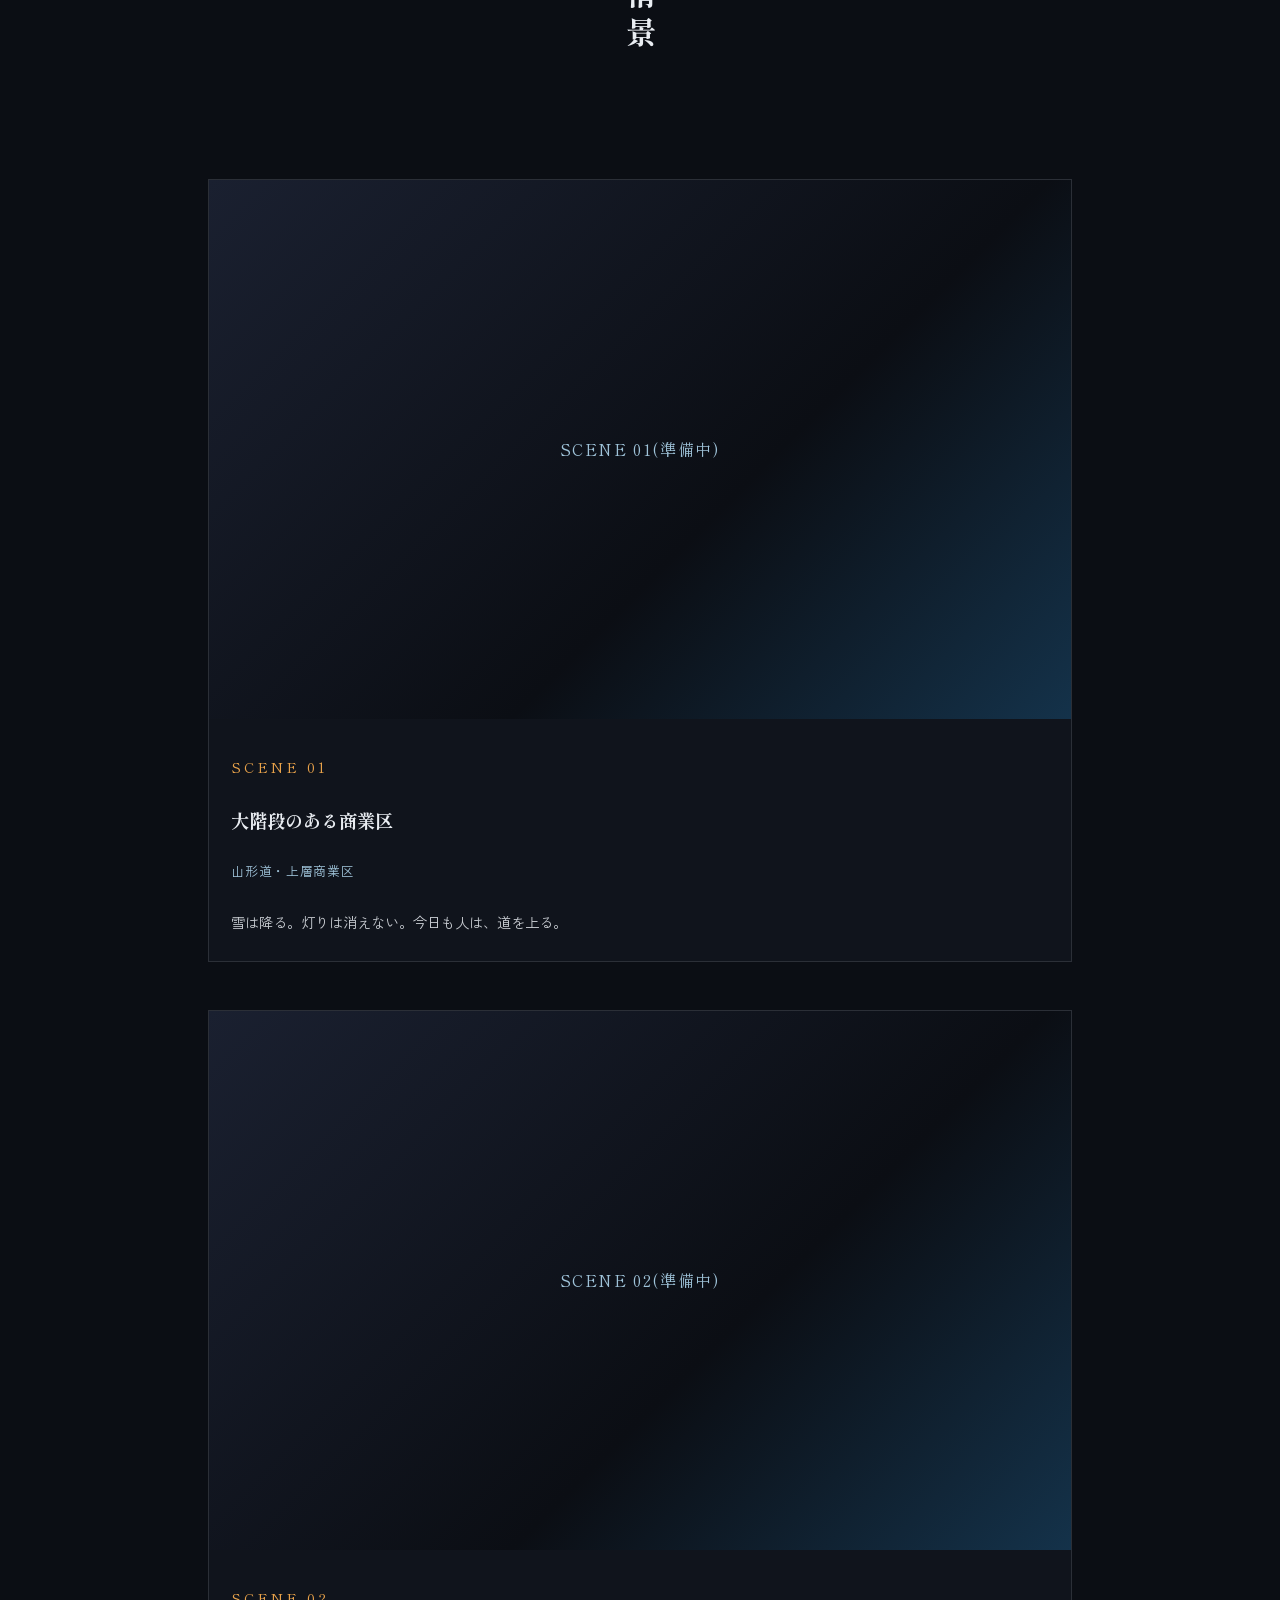
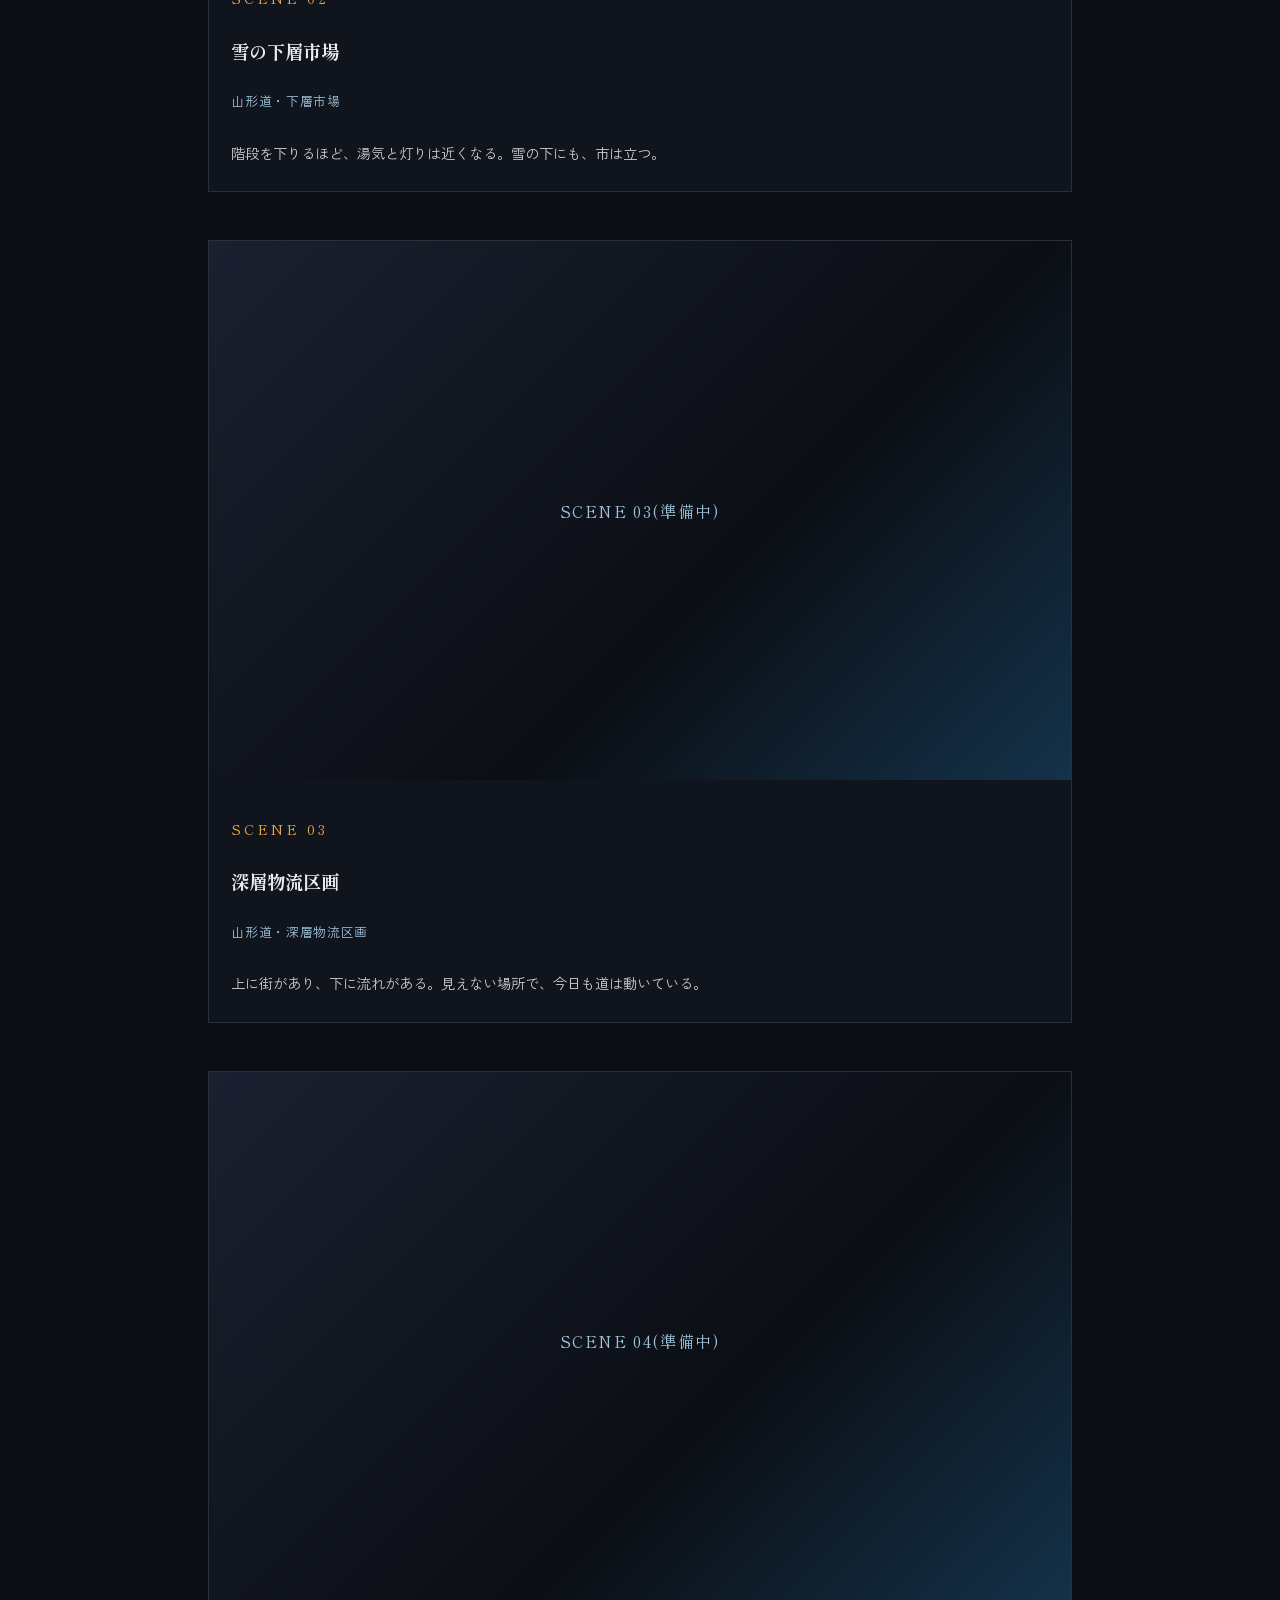
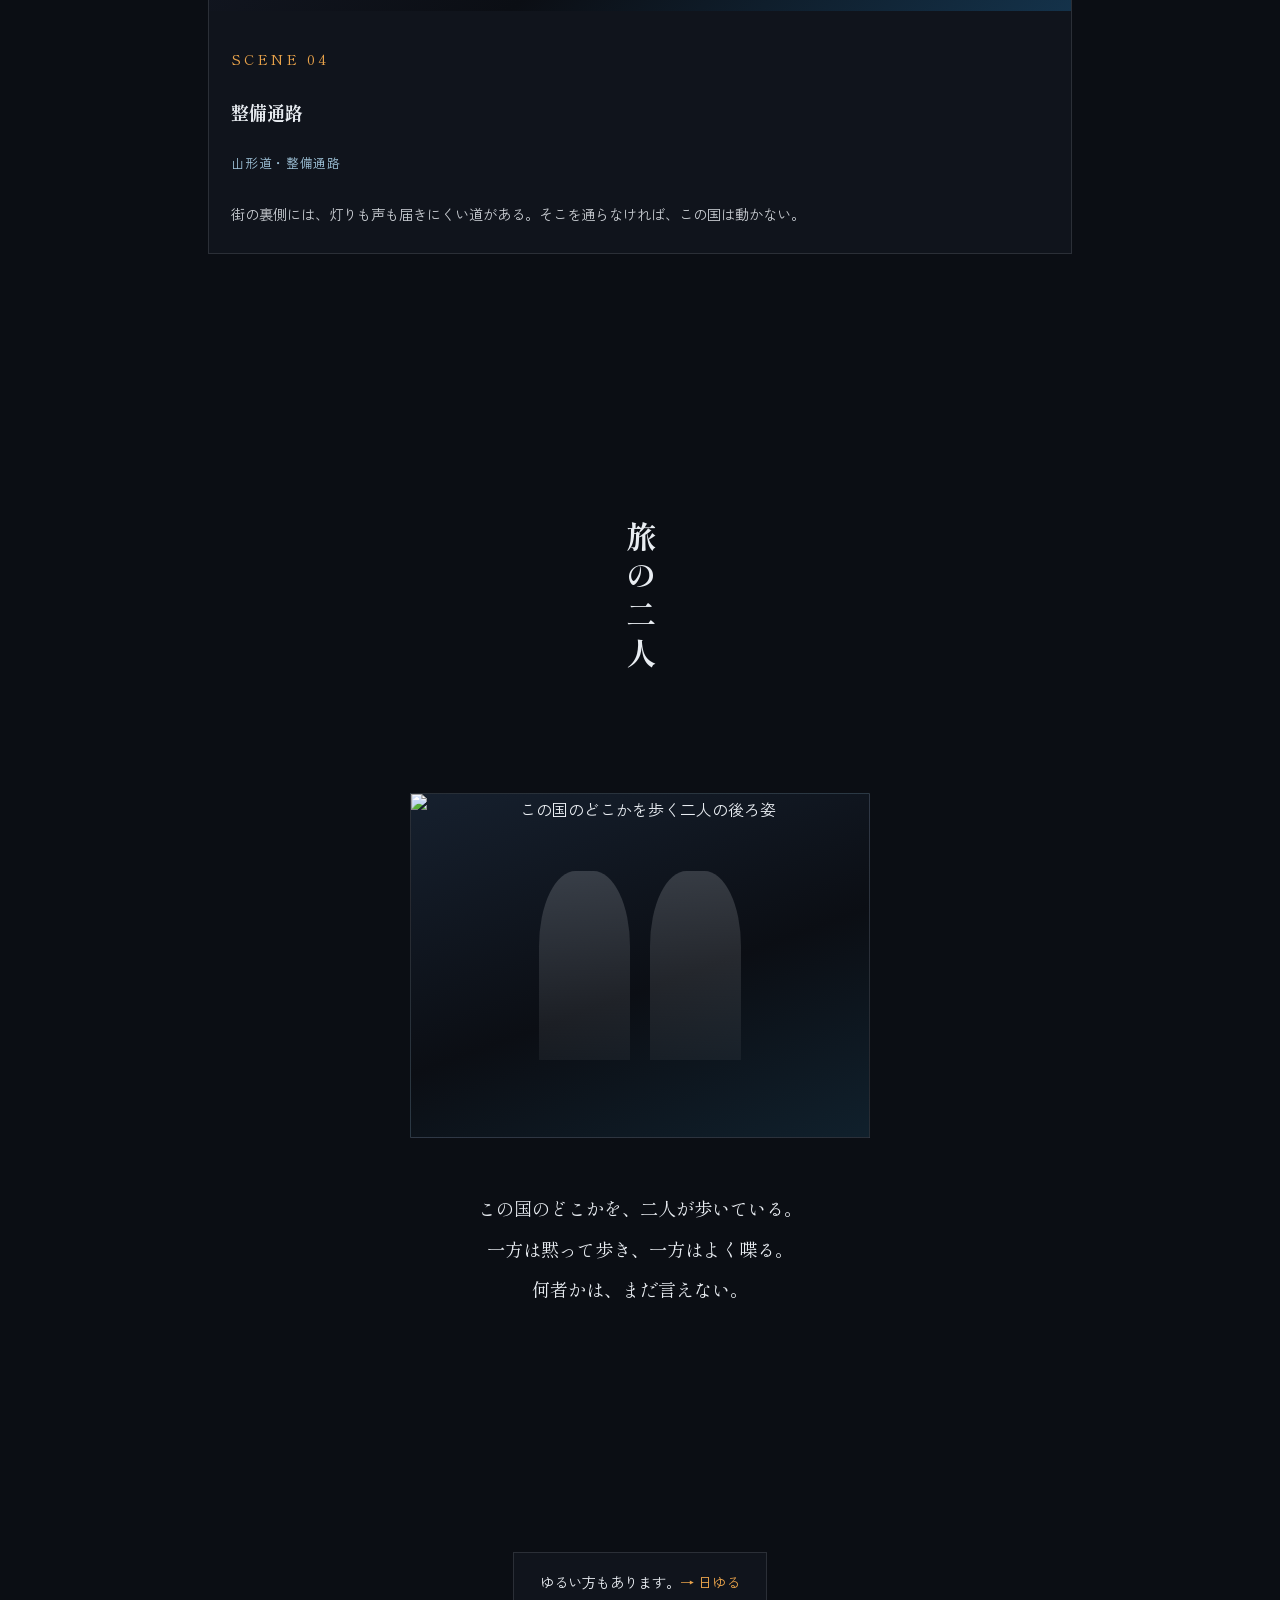
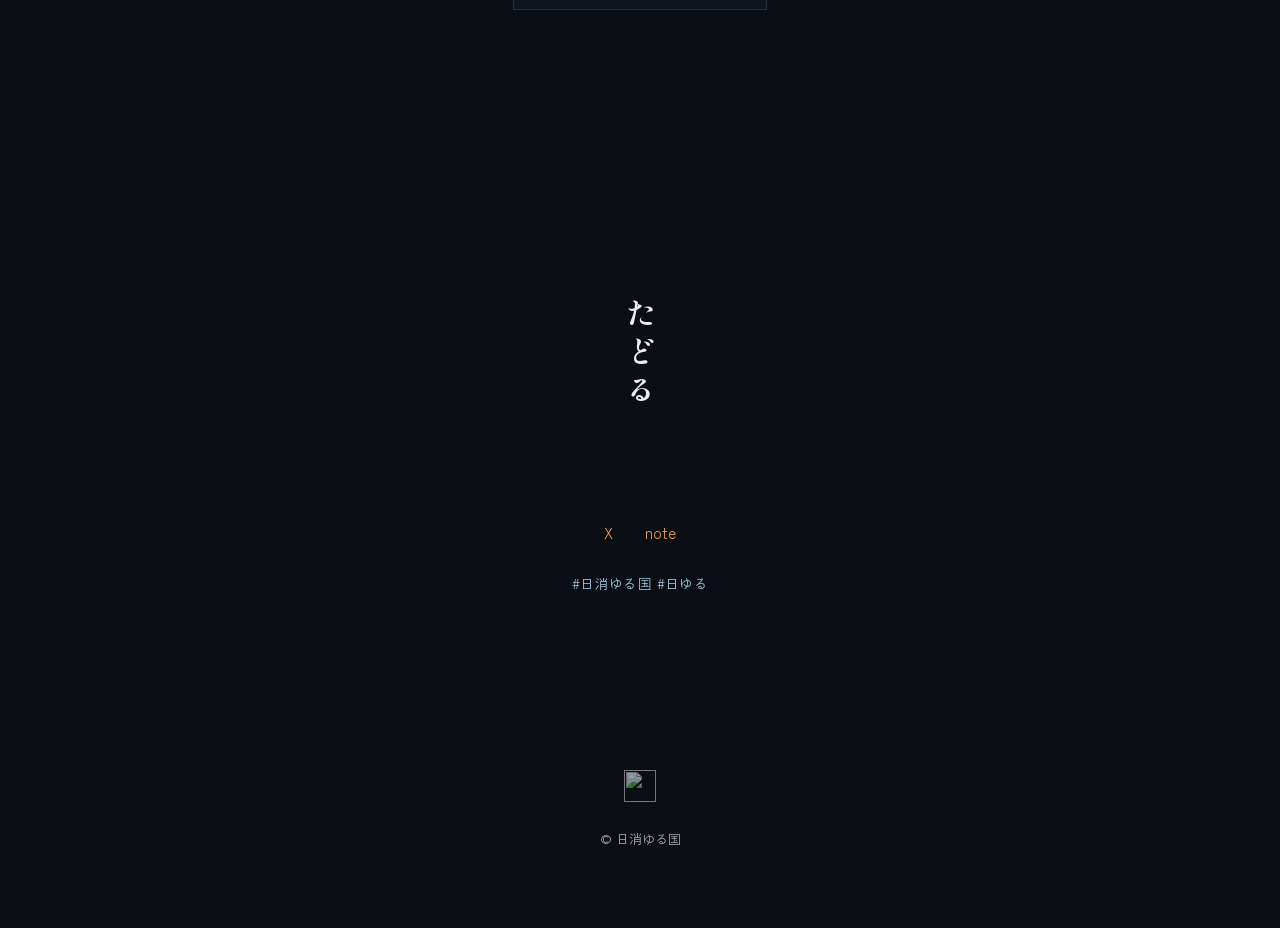
==== commit 5fa59b5b: "Use test poster image as hero background, hide DOM title Adds assets/img/poster.webp (converted/comp" ====
--- a/index.html
+++ b/index.html
@@ -25,22 +25,16 @@
 <main id="main">
 
 <section class="hero" aria-label="日消ゆる国">
+  <div class="hero__poster" aria-hidden="true">
+    <img src="assets/img/poster.webp" alt="">
+    <span class="hero__poster-glow"></span>
+  </div>
   <video class="hero__video" id="heroVideo" autoplay muted loop playsinline poster="assets/img/poster.webp" aria-hidden="true">
     <source src="assets/img/poster.mp4" type="video/mp4">
   </video>
   <canvas class="hero__snow" id="snowCanvas" aria-hidden="true"></canvas>
-  <div class="hero__city" aria-hidden="true"></div>
-  <div class="hero__lights" aria-hidden="true">
-    <span class="hero__window hero__window--1"></span>
-    <span class="hero__window hero__window--2"></span>
-    <span class="hero__window hero__window--3"></span>
-  </div>
-  <div class="hero__suns" aria-hidden="true">
-    <span class="hero__sun hero__sun--warm"></span>
-    <span class="hero__sun hero__sun--cool"></span>
-  </div>
   <div class="hero__content">
-    <h1 class="hero__title">日消ゆる国</h1>
+    <h1 class="hero__title visually-hidden">日消ゆる国</h1>
     <p class="hero__copy">二つの陽が昇っても、<br>この国の夜は、まだ終わらない。</p>
     <p class="hero__scroll">▼ SCENE</p>
   </div>
--- a/css/style.css
+++ b/css/style.css
@@ -77,6 +77,7 @@
 
 .hero{
   position: relative;
+  z-index: 0;
   min-height: 100svh;
   min-height: 100vh;
   display: flex;
@@ -84,6 +85,46 @@
   justify-content: center;
   overflow: hidden;
   background: linear-gradient(180deg, #060810 0%, #0b0e14 55%, #0d1220 100%);
+}
+
+.hero__poster{
+  position: absolute;
+  inset: 0;
+  width: 100%;
+  height: 100%;
+  overflow: hidden;
+  z-index: -1;
+}
+
+.hero__poster img{
+  width: 100%;
+  height: 100%;
+  object-fit: cover;
+  animation: hero-poster-zoom 26s ease-in-out infinite alternate;
+}
+
+.hero__poster-glow{
+  position: absolute;
+  inset: 0;
+  background: radial-gradient(ellipse 60% 30% at 50% 22%, rgba(232,162,74,0.22), transparent 65%);
+  animation: hero-poster-glow 7s ease-in-out infinite;
+}
+
+@keyframes hero-poster-zoom{
+  from{ transform: scale(1); }
+  to{ transform: scale(1.08); }
+}
+
+@keyframes hero-poster-glow{
+  0%, 100%{ opacity: .35; }
+  50%{ opacity: .8; }
+}
+
+@media (prefers-reduced-motion: reduce){
+  .hero__poster img,
+  .hero__poster-glow{
+    animation: none;
+  }
 }
 
 .hero__video{
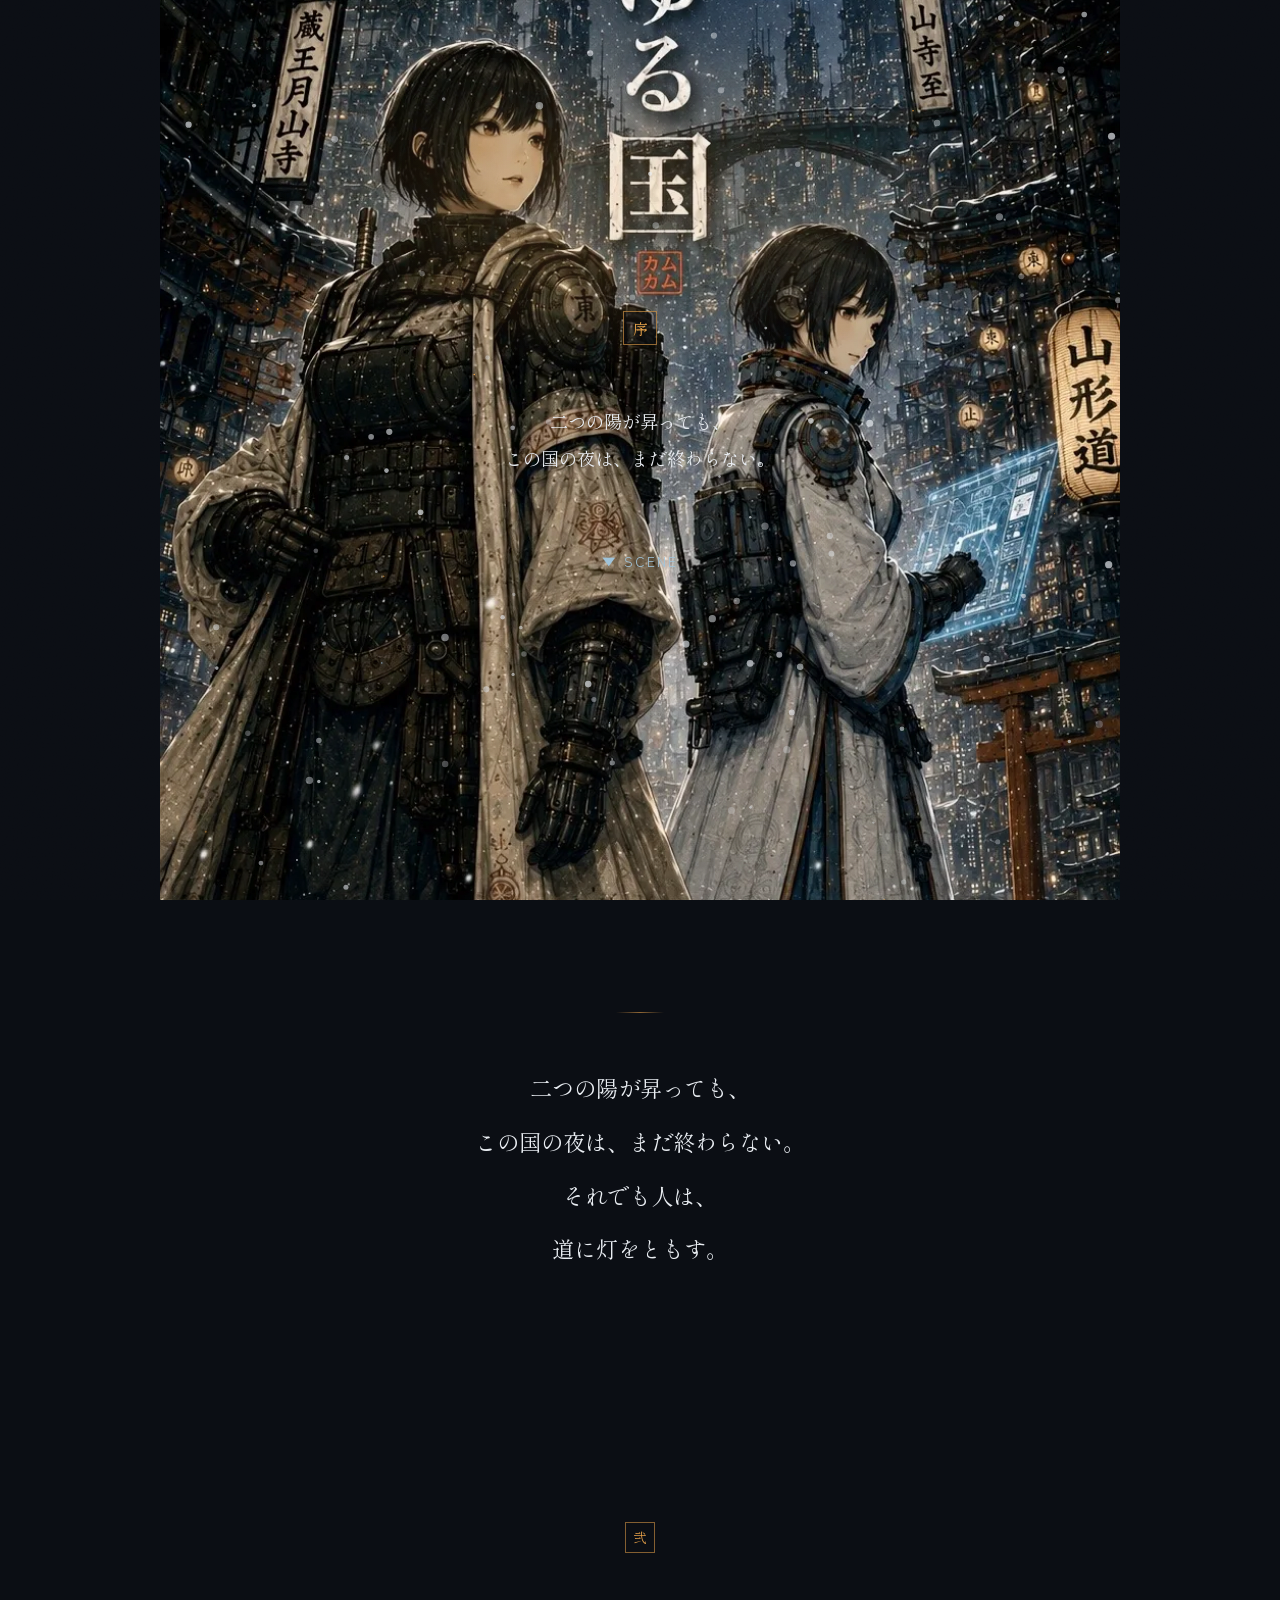
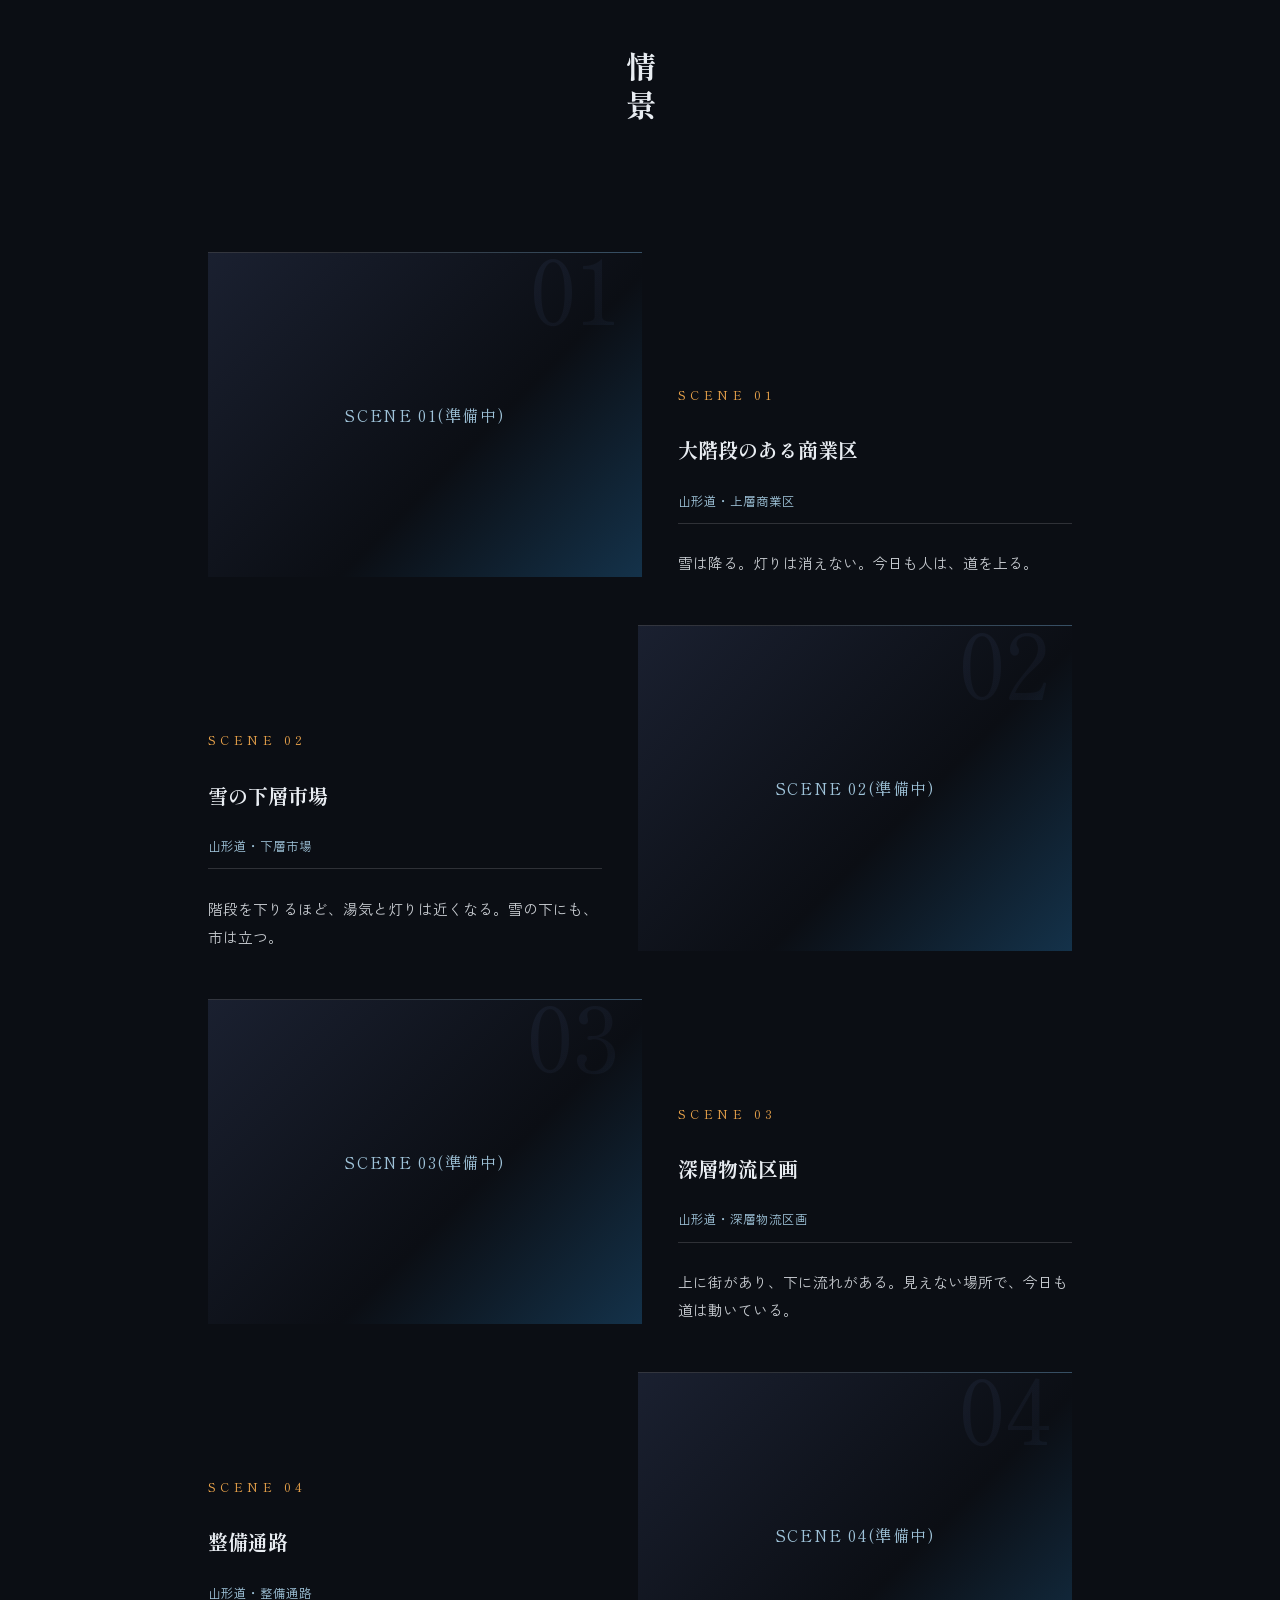
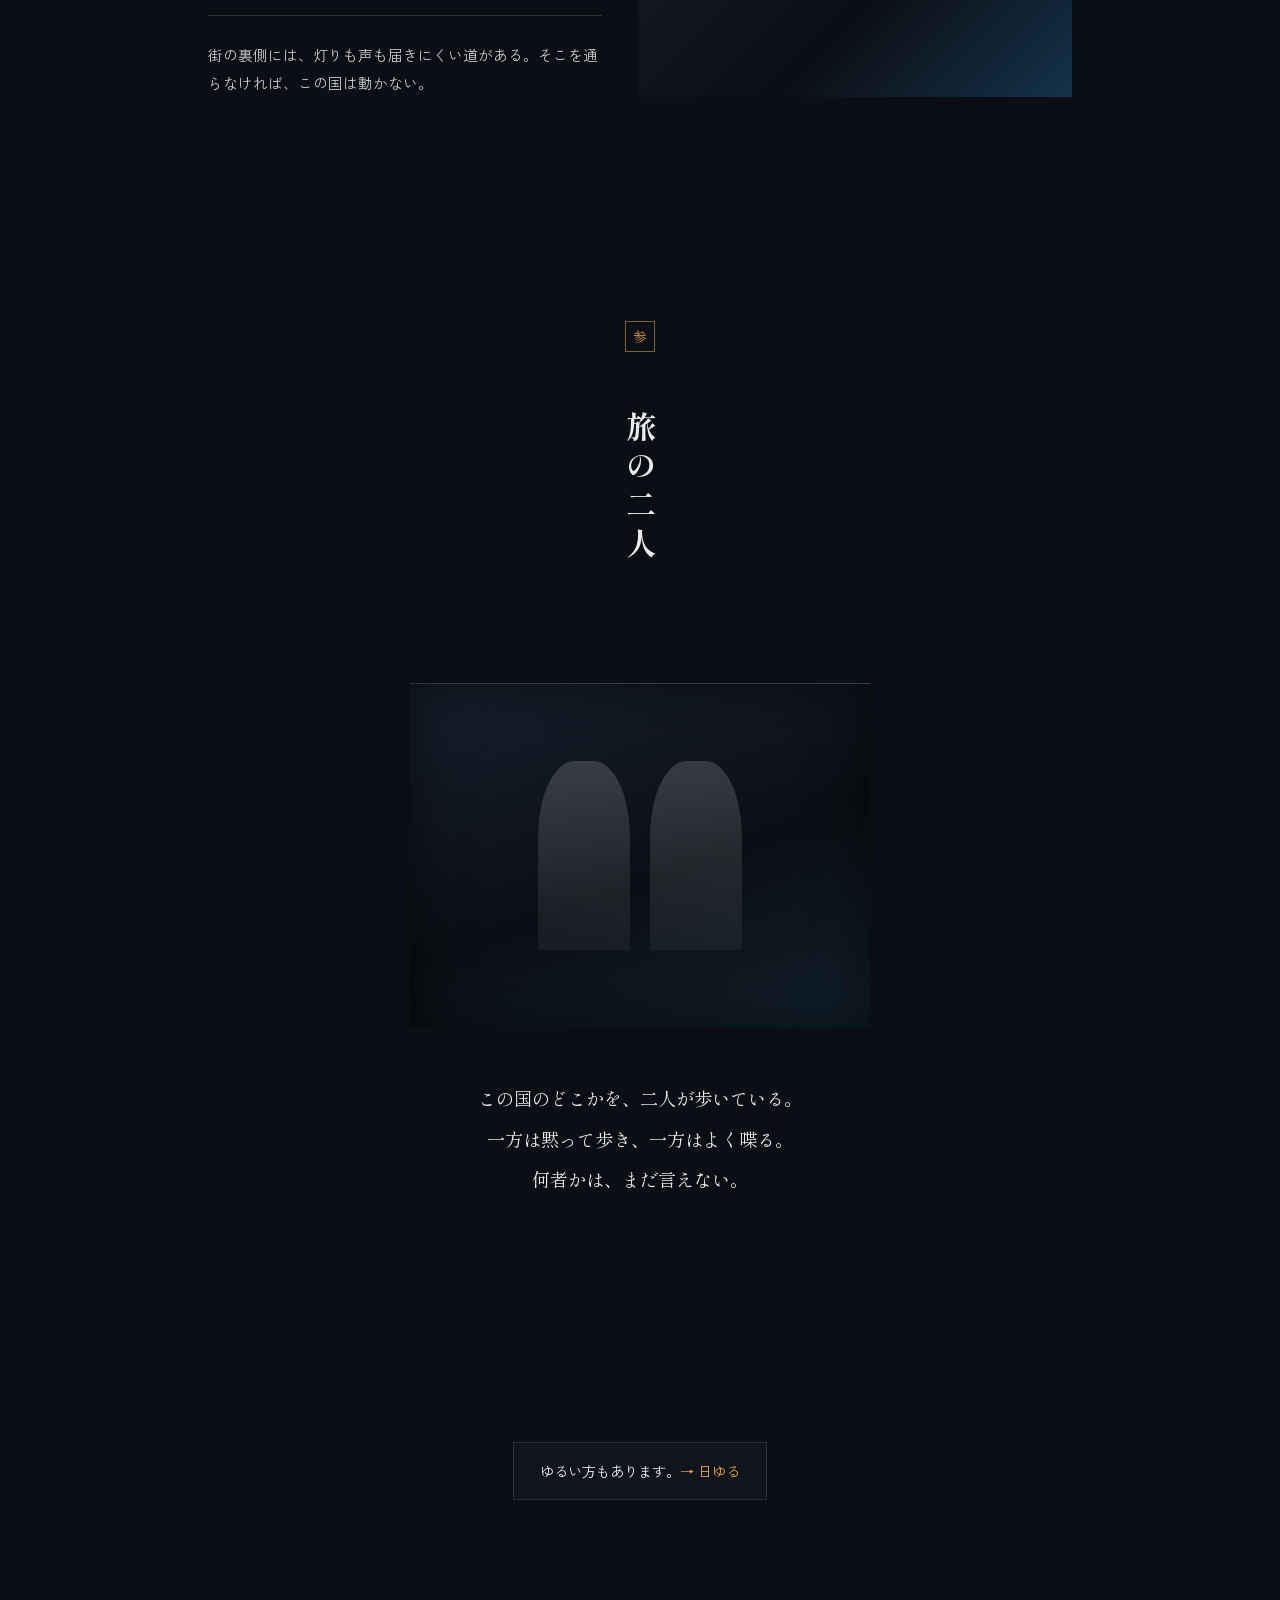
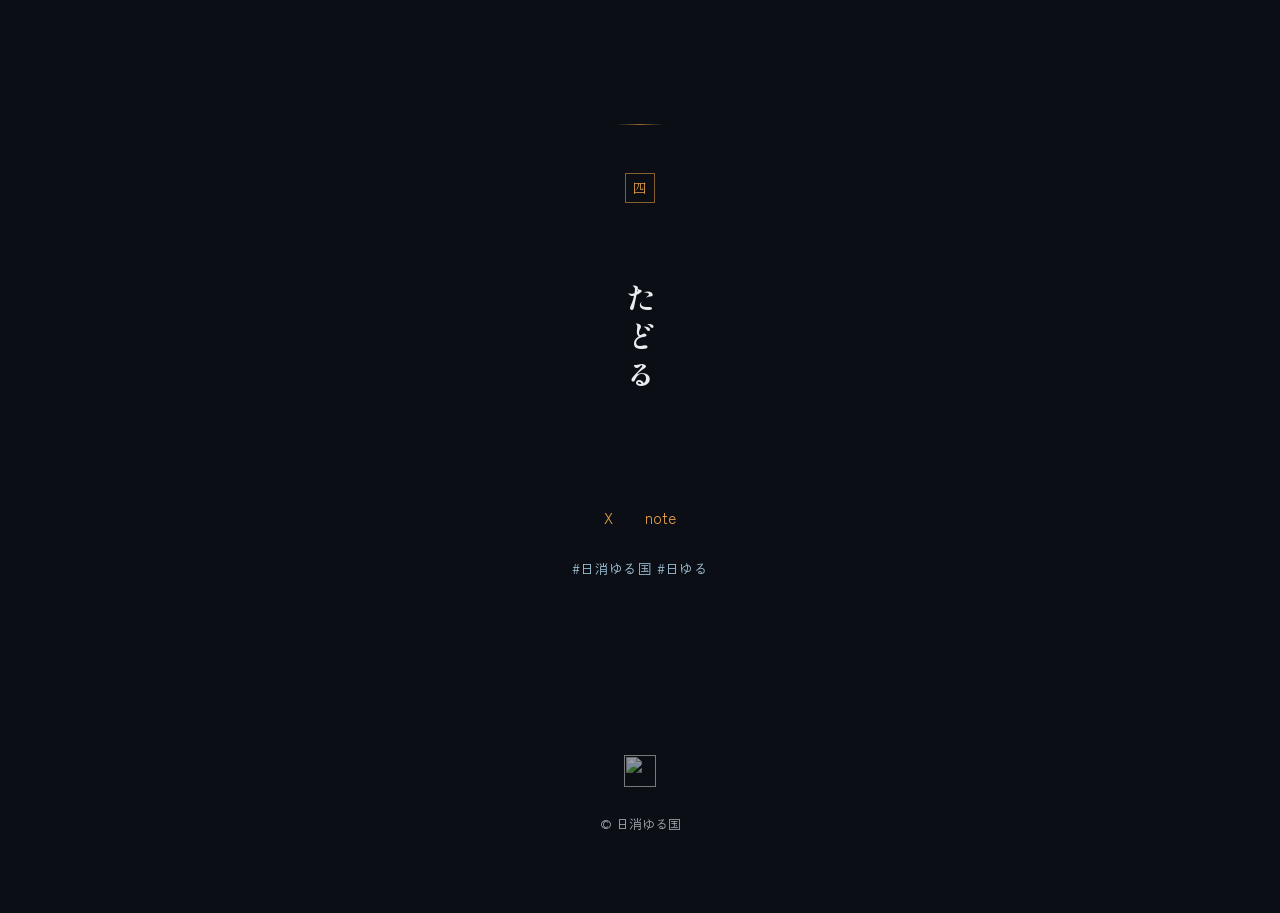
==== commit ee6fa941: "Give the teaser an editorial, story-matched art direction pass Ties the whole site to one visual lan" ====
--- a/index.html
+++ b/index.html
@@ -35,13 +35,14 @@
   <canvas class="hero__snow" id="snowCanvas" aria-hidden="true"></canvas>
   <div class="hero__content">
     <h1 class="hero__title visually-hidden">日消ゆる国</h1>
+    <span class="hero__chapter" aria-hidden="true">序</span>
     <p class="hero__copy">二つの陽が昇っても、<br>この国の夜は、まだ終わらない。</p>
     <p class="hero__scroll">▼ SCENE</p>
   </div>
 </section>
 
 <section class="kotoba" aria-label="ことば">
-  <p class="kotoba__lines">
+  <p class="kotoba__lines reveal-stagger">
     <span>二つの陽が昇っても、</span>
     <span>この国の夜は、まだ終わらない。</span>
     <span>それでも人は、</span>
@@ -50,20 +51,26 @@
 </section>
 
 <section class="scenes" aria-labelledby="scenes-heading">
-  <h2 class="section-heading" id="scenes-heading">情景</h2>
+  <div class="section-heading-group reveal">
+    <span class="seal" aria-hidden="true">弐</span>
+    <h2 class="section-heading" id="scenes-heading">情景</h2>
+  </div>
   <ul class="scene-list" id="sceneList"></ul>
 </section>
 
 <section class="futari" aria-labelledby="futari-heading">
-  <h2 class="section-heading" id="futari-heading">旅の二人</h2>
-  <div class="futari__media" id="futariMedia">
+  <div class="section-heading-group reveal">
+    <span class="seal" aria-hidden="true">参</span>
+    <h2 class="section-heading" id="futari-heading">旅の二人</h2>
+  </div>
+  <div class="futari__media reveal" id="futariMedia">
     <img src="assets/img/futari.webp" alt="この国のどこかを歩く二人の後ろ姿" id="futariImg">
     <div class="futari__placeholder" id="futariPlaceholder" hidden aria-hidden="true">
       <div class="futari__silhouette"></div>
       <div class="futari__silhouette"></div>
     </div>
   </div>
-  <p class="futari__text">
+  <p class="futari__text reveal-stagger">
     <span>この国のどこかを、二人が歩いている。</span>
     <span>一方は黙って歩き、一方はよく喋る。</span>
     <span>何者かは、まだ言えない。</span>
@@ -71,18 +78,21 @@
 </section>
 
 <section class="omake" aria-label="おまけ">
-  <a class="omake__card" href="hiyuru.html">ゆるい方もあります。<span>→ 日ゆる</span></a>
+  <a class="omake__card reveal" href="hiyuru.html">ゆるい方もあります。<span>→ 日ゆる</span></a>
 </section>
 
 <section class="tadoru" aria-labelledby="tadoru-heading">
-  <h2 class="section-heading" id="tadoru-heading">たどる</h2>
-  <div class="tadoru__links">
+  <div class="section-heading-group reveal">
+    <span class="seal" aria-hidden="true">四</span>
+    <h2 class="section-heading" id="tadoru-heading">たどる</h2>
+  </div>
+  <div class="tadoru__links reveal">
     <!-- ここをX(旧Twitter)の公式アカウントURLに差し替え -->
     <a href="#" target="_blank" rel="noopener">X</a>
     <!-- ここをnoteの公式アカウントURLに差し替え -->
     <a href="#" target="_blank" rel="noopener">note</a>
   </div>
-  <p class="tadoru__tags">#日消ゆる国 #日ゆる</p>
+  <p class="tadoru__tags reveal">#日消ゆる国 #日ゆる</p>
 </section>
 
 </main>
--- a/css/style.css
+++ b/css/style.css
@@ -9,6 +9,7 @@
   --cool: #9fc3d9;
   --bg-soft: #10141c;
   --line: rgba(233,237,242,0.12);
+  --rule: rgba(233,237,242,0.16);
   --font-mincho: "Shippori Mincho", "Hiragino Mincho ProN", "Yu Mincho", "YuMincho", "MS PMincho", serif;
   --font-gothic: "Zen Kaku Gothic New", "Hiragino Kaku Gothic ProN", "Yu Gothic", "Meiryo", sans-serif;
   --gap: clamp(1.25rem, 5vw, 3rem);
@@ -24,6 +25,7 @@
 }
 
 body{
+  position: relative;
   margin: 0;
   background: var(--bg);
   color: var(--fg);
@@ -33,6 +35,25 @@
   -webkit-font-smoothing: antialiased;
 }
 
+/* 全ページ共通のフィルム粒子: 平坦な色面と写真素材を同じ質感で繋ぐ */
+body::after{
+  content: "";
+  position: fixed;
+  inset: 0;
+  z-index: 999;
+  pointer-events: none;
+  opacity: .045;
+  mix-blend-mode: overlay;
+  background-image: url("data:image/svg+xml,%3Csvg xmlns='http://www.w3.org/2000/svg' width='140' height='140'%3E%3Cfilter id='n'%3E%3CfeTurbulence type='fractalNoise' baseFrequency='0.85' numOctaves='2' stitchTiles='stitch'/%3E%3C/filter%3E%3Crect width='100%25' height='100%25' filter='url(%23n)'/%3E%3C/svg%3E");
+  background-size: 160px 160px;
+}
+
+@media (prefers-reduced-motion: reduce){
+  body::after{
+    opacity: .03;
+  }
+}
+
 img{
   max-width: 100%;
   display: block;
@@ -69,6 +90,87 @@
   padding: clamp(3rem, 12vw, 6rem) var(--gap);
   max-width: 960px;
   margin: 0 auto;
+}
+
+/* ===========================================================
+   スクロール出現(汎用)
+   =========================================================== */
+
+.reveal{
+  opacity: 0;
+  transform: translateY(18px);
+  transition: opacity .9s ease, transform .9s ease;
+}
+
+.reveal.is-visible{
+  opacity: 1;
+  transform: translateY(0);
+}
+
+.reveal-stagger > *{
+  opacity: 0;
+  transform: translateY(14px);
+  transition: opacity .8s ease, transform .8s ease;
+}
+
+.reveal-stagger.is-visible > *{
+  opacity: 1;
+  transform: translateY(0);
+}
+
+.reveal-stagger.is-visible > *:nth-child(1){ transition-delay: .05s; }
+.reveal-stagger.is-visible > *:nth-child(2){ transition-delay: .2s; }
+.reveal-stagger.is-visible > *:nth-child(3){ transition-delay: .35s; }
+.reveal-stagger.is-visible > *:nth-child(4){ transition-delay: .5s; }
+
+@media (prefers-reduced-motion: reduce){
+  .reveal,
+  .reveal-stagger > *{
+    opacity: 1;
+    transform: none;
+    transition: none;
+  }
+}
+
+/* ===========================================================
+   印(章)モチーフ: 章番号を示す小さな印
+   =========================================================== */
+
+.section-heading-group{
+  display: flex;
+  flex-direction: column;
+  align-items: center;
+  gap: 1rem;
+  margin: 0 auto 2.5rem;
+}
+
+.section-heading-group .section-heading{
+  margin: 0;
+}
+
+.seal{
+  display: inline-flex;
+  align-items: center;
+  justify-content: center;
+  flex-shrink: 0;
+  width: 1.9rem;
+  height: 1.9rem;
+  border: 1px solid rgba(232,162,74,0.55);
+  color: var(--warm);
+  font-family: var(--font-mincho);
+  font-size: .85rem;
+  line-height: 1;
+}
+
+/* 章の区切りを示す小さな飾り罫 */
+.kotoba::before,
+.tadoru::before{
+  content: "";
+  display: block;
+  width: 48px;
+  height: 1px;
+  margin: 0 auto 3rem;
+  background: linear-gradient(90deg, transparent, rgba(232,162,74,0.6), transparent);
 }
 
 /* ===========================================================
@@ -277,12 +379,28 @@
   to{ opacity: 1; transform: translateY(0); }
 }
 
+.hero__chapter{
+  display: inline-flex;
+  align-items: center;
+  justify-content: center;
+  width: 2.1rem;
+  height: 2.1rem;
+  border: 1px solid rgba(232,162,74,0.6);
+  color: var(--warm);
+  font-family: var(--font-mincho);
+  font-size: .95rem;
+  line-height: 1;
+  background: rgba(11,14,20,0.35);
+  opacity: 1;
+  animation: copy-in .8s ease-out 6.2s backwards;
+}
+
 .hero__scroll{
   font-size: .85rem;
   letter-spacing: .15em;
   color: var(--cool);
   opacity: 1;
-  animation: scroll-in .8s ease-out 8s backwards;
+  animation: scroll-in .8s ease-out 8s backwards, scroll-bounce 2.4s ease-in-out 8.8s infinite;
 }
 
 @keyframes scroll-in{
@@ -290,23 +408,32 @@
   to{ opacity: .85; }
 }
 
+@keyframes scroll-bounce{
+  0%, 100%{ transform: translateY(0); }
+  50%{ transform: translateY(5px); }
+}
+
 /* JS無効時のフォールバック: JSがあればこれを上書きする(js-readyクラス使用) */
 .no-js .hero__title,
+.no-js .hero__chapter,
 .no-js .hero__copy,
 .no-js .hero__scroll,
 .no-js .hero__sun{
   animation: none;
   opacity: 1;
+  transform: none;
 }
 
 @media (prefers-reduced-motion: reduce){
   .hero__title,
+  .hero__chapter,
   .hero__copy,
   .hero__scroll,
   .hero__sun,
   .hero__window{
     animation: none !important;
     opacity: 1 !important;
+    transform: none !important;
   }
 }
 
@@ -369,9 +496,6 @@
 
 .scene-card{
   position: relative;
-  border: 1px solid var(--line);
-  background: var(--bg-soft);
-  overflow: hidden;
   opacity: 0;
   transform: translateY(16px);
   transition: opacity .8s ease, transform .8s ease;
@@ -394,7 +518,23 @@
   position: relative;
   width: 100%;
   aspect-ratio: 16 / 10;
+  overflow: hidden;
   background: linear-gradient(135deg, #1a2030 0%, #0b0e14 60%, #14324a 100%);
+  border-top: 1px solid var(--rule);
+}
+
+.scene-card__watermark{
+  position: absolute;
+  top: -.12em;
+  right: .25em;
+  z-index: 1;
+  font-family: var(--font-mincho);
+  font-size: clamp(3.4rem, 17vw, 5.6rem);
+  line-height: 1;
+  color: rgba(233,237,242,0.55);
+  mix-blend-mode: overlay;
+  pointer-events: none;
+  user-select: none;
 }
 
 .scene-card__media img,
@@ -462,7 +602,7 @@
 }
 
 .scene-card__body{
-  padding: 1.25rem 1.4rem 1.6rem;
+  padding: 1.4rem 0 0;
   display: flex;
   flex-direction: column;
   gap: .5rem;
@@ -471,28 +611,56 @@
 .scene-card__no{
   font-family: var(--font-mincho);
   color: var(--warm);
-  font-size: .9rem;
-  letter-spacing: .2em;
+  font-size: .8rem;
+  letter-spacing: .35em;
 }
 
 .scene-card__title{
   font-family: var(--font-mincho);
-  font-size: 1.15rem;
-  margin: 0;
+  font-size: 1.25rem;
+  margin: .2rem 0 0;
   color: var(--fg);
 }
 
 .scene-card__place{
-  font-size: .8rem;
+  display: inline-block;
+  font-size: .78rem;
   color: var(--cool);
-  letter-spacing: .05em;
+  letter-spacing: .08em;
+  padding-bottom: .6rem;
+  border-bottom: 1px solid var(--rule);
 }
 
 .scene-card__text{
-  font-size: .9rem;
+  font-size: .92rem;
   color: var(--fg);
   opacity: .85;
-  margin: .25rem 0 0;
+  margin: .3rem 0 0;
+}
+
+@media (min-width: 700px){
+  .scene-card{
+    display: grid;
+    grid-template-columns: 1.1fr 1fr;
+    gap: 2.25rem;
+    align-items: end;
+  }
+
+  .scene-card__media{
+    aspect-ratio: 4 / 3;
+  }
+
+  .scene-card__body{
+    padding-top: 0;
+  }
+
+  .scene-card:nth-child(even){
+    grid-template-columns: 1fr 1.1fr;
+  }
+
+  .scene-card:nth-child(even) .scene-card__media{
+    order: 2;
+  }
 }
 
 /* ===========================================================
@@ -512,9 +680,17 @@
   max-width: 460px;
   aspect-ratio: 4 / 3;
   background: linear-gradient(160deg, #16202e 0%, #0b0e14 55%, #10202c 100%);
-  border: 1px solid var(--line);
+  border-top: 1px solid var(--rule);
   position: relative;
   overflow: hidden;
+}
+
+.futari__media::after{
+  content: "";
+  position: absolute;
+  inset: 0;
+  box-shadow: inset 0 0 3.5rem rgba(0,0,0,0.55);
+  pointer-events: none;
 }
 
 .futari__media img{
